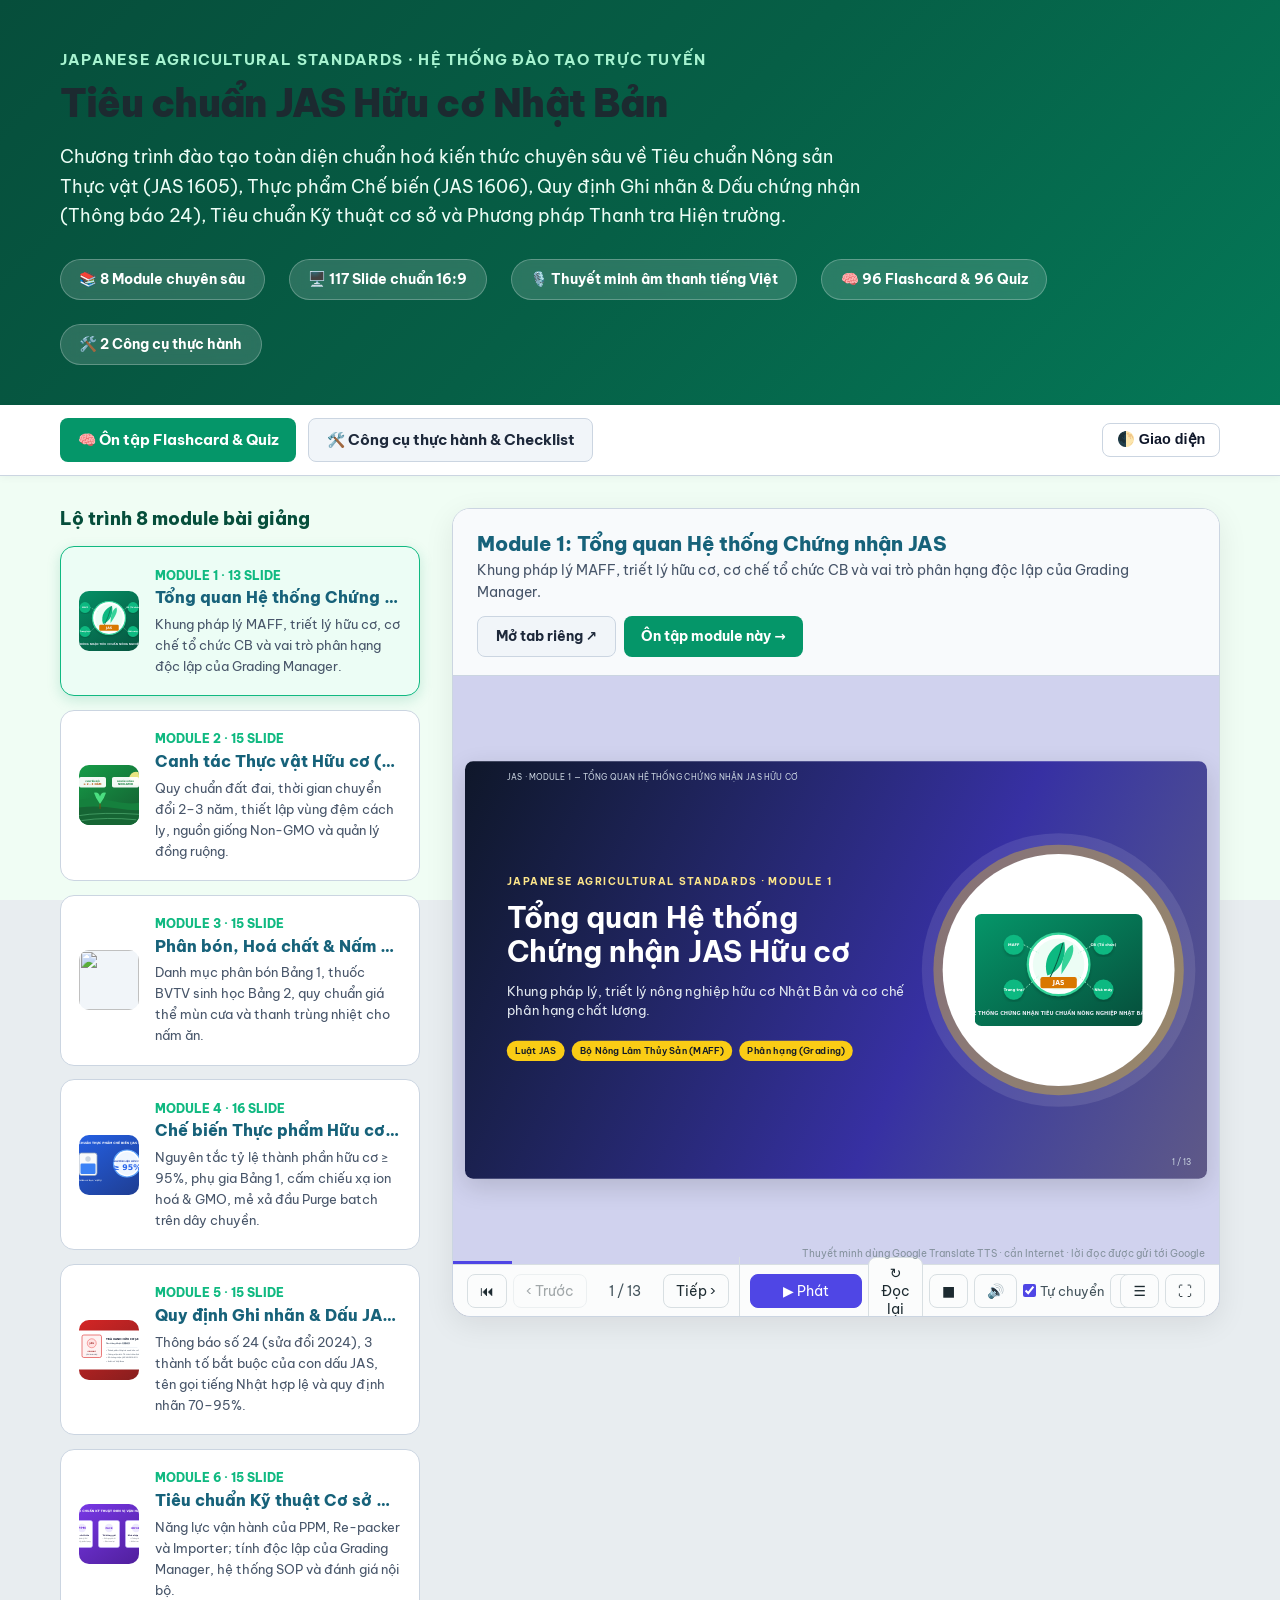
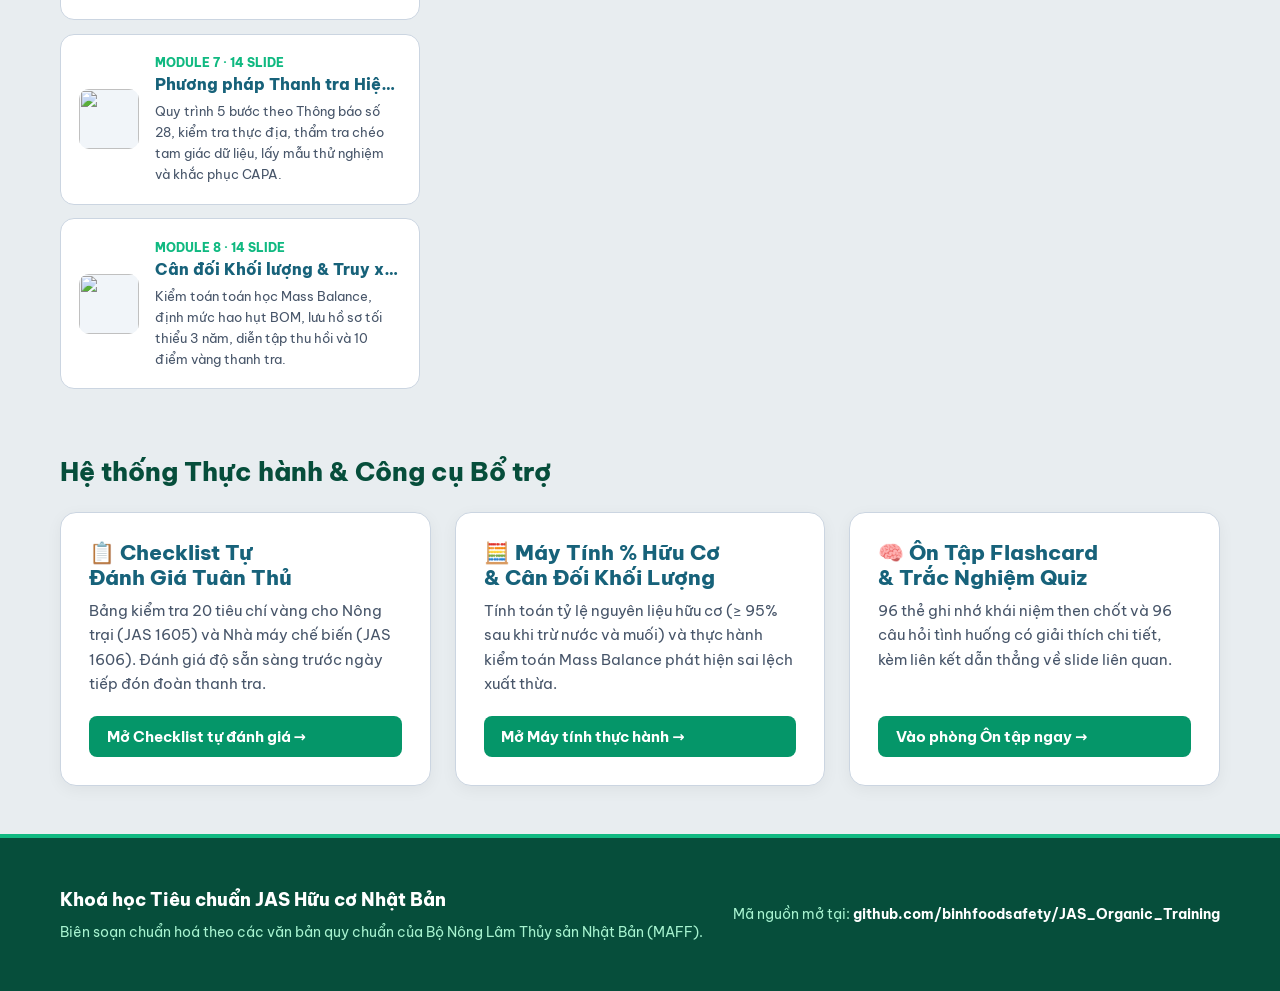
==== index.html @ 2196215a "Khởi tạo khoá học Tiêu chuẩn JAS Hữu cơ Nhật Bản (8 module, flashcard, quiz, checklist & máy tính)" ====
<!doctype html>
<html lang="vi">
<head>
<meta charset="utf-8">
<meta name="viewport" content="width=device-width, initial-scale=1">
<title>Tiêu chuẩn JAS Hữu cơ Nhật Bản</title>
<meta name="description" content="Khoá học Tiêu chuẩn Nông nghiệp Hữu cơ Nhật Bản (JAS) tiếng Việt: 8 module slide, thuyết minh âm thanh, flashcard, quiz và checklist tuân thủ.">
<link rel="icon" type="image/png" sizes="32x32" href="icons/favicon-32.png">
<link rel="icon" type="image/png" sizes="48x48" href="icons/favicon-48.png">
<link rel="apple-touch-icon" href="icons/apple-touch-icon.png">
<link rel="manifest" href="manifest.webmanifest">
<meta name="theme-color" content="#064e3b">
<meta name="mobile-web-app-capable" content="yes">
<meta name="apple-mobile-web-app-capable" content="yes">
<meta name="apple-mobile-web-app-title" content="JAS Organic">
<meta name="apple-mobile-web-app-status-bar-style" content="default">
<meta property="og:title" content="Tiêu chuẩn JAS Hữu cơ Nhật Bản (JAS Organic Training)">
<meta property="og:description" content="Khoá học bài giảng web tiếng Việt: slide thuyết minh giọng đọc, flashcard, quiz và checklist tự đánh giá.">
<meta property="og:image" content="https://binhfoodsafety.github.io/JAS_Organic_Training/icons/icon-512.png">
<meta property="og:type" content="website">
<link rel="preconnect" href="https://fonts.googleapis.com">
<link rel="preconnect" href="https://fonts.gstatic.com" crossorigin>
<link href="https://fonts.googleapis.com/css2?family=Be+Vietnam+Pro:ital,wght@0,400;0,600;0,700;0,800;1,400&display=swap" rel="stylesheet">
<link rel="stylesheet" href="slides/deck.css">
<style>
  :root {
    --bg-page: #f0fdf4;
    --card-bg: #ffffff;
    --text-main: #0f172a;
    --text-muted: #475569;
    --border-color: #cbd5e1;
    --brand-main: #064e3b;
    --brand-accent: #10b981;
  }
  :root[data-theme="dark"] {
    --bg-page: #061e16;
    --card-bg: #0d2b22;
    --text-main: #f1f5f9;
    --text-muted: #94a3b8;
    --border-color: #1e3a30;
    --brand-main: #047857;
    --brand-accent: #34d399;
  }
  body.portal {
    background: var(--bg-page);
    color: var(--text-main);
    font-family: 'Be Vietnam Pro', system-ui, sans-serif;
    margin: 0;
    padding: 0;
    line-height: 1.6;
  }
  .portal-wrap {
    max-width: 1200px;
    margin: 0 auto;
    padding: 0 1.25rem;
  }
  .portal-hd {
    background: linear-gradient(135deg, #064e3b 0%, #065f46 50%, #047857 100%);
    color: #ffffff;
    padding: 3rem 0 2.5rem;
    position: relative;
    box-shadow: 0 4px 24px rgba(6, 78, 59, 0.25);
  }
  .portal-hd .eyebrow {
    font-size: 0.95rem;
    font-weight: 700;
    text-transform: uppercase;
    letter-spacing: 0.08em;
    color: #a7f3d0;
    margin-bottom: 0.5rem;
  }
  .portal-hd h1 {
    font-size: 2.4rem;
    font-weight: 900;
    margin: 0 0 1rem;
    letter-spacing: -0.02em;
  }
  .portal-hd .lead {
    font-size: 1.15rem;
    max-width: 820px;
    color: #ecfdf5;
    margin: 0 0 1.75rem;
  }
  .portal-stats {
    display: flex;
    gap: 1.5rem;
    flex-wrap: wrap;
  }
  .stat-pill {
    background: rgba(255, 255, 255, 0.15);
    backdrop-filter: blur(8px);
    border: 1px solid rgba(255, 255, 255, 0.25);
    padding: 0.5rem 1.15rem;
    border-radius: 999px;
    font-size: 0.9rem;
    font-weight: 700;
    color: #ffffff;
  }
  .portal-nav-bar {
    display: flex;
    justify-content: space-between;
    align-items: center;
    background: #ffffff;
    padding: 0.85rem 1.25rem;
    border-bottom: 1px solid var(--border-color);
    box-shadow: 0 2px 8px rgba(0, 0, 0, 0.04);
    position: sticky;
    top: 0;
    z-index: 50;
  }
  :root[data-theme="dark"] .portal-nav-bar {
    background: #0d2b22;
  }
  .quick-links {
    display: flex;
    gap: 0.75rem;
    flex-wrap: wrap;
  }
  .btn-link {
    display: inline-flex;
    align-items: center;
    gap: 0.4rem;
    padding: 0.55rem 1.1rem;
    border-radius: 8px;
    text-decoration: none;
    font-size: 0.92rem;
    font-weight: 700;
    transition: all 0.2s;
  }
  .btn-link.primary {
    background: #059669;
    color: #ffffff;
  }
  .btn-link.primary:hover {
    background: #047857;
  }
  .btn-link.secondary {
    background: #f1f5f9;
    color: #1e293b;
    border: 1px solid #cbd5e1;
  }
  :root[data-theme="dark"] .btn-link.secondary {
    background: #1e3a30;
    color: #e2e8f0;
    border-color: #2d5a4a;
  }
  .btn-link.secondary:hover {
    background: #e2e8f0;
  }
  .theme-btn {
    background: none;
    border: 1px solid var(--border-color);
    padding: 0.45rem 0.85rem;
    border-radius: 8px;
    font-size: 0.9rem;
    cursor: pointer;
    color: inherit;
    font-weight: 600;
  }

  /* Main Layout */
  .layout-grid {
    display: grid;
    grid-template-columns: 360px 1fr;
    gap: 2rem;
    margin: 2rem 0 4rem;
  }
  @media (max-width: 900px) {
    .layout-grid {
      grid-template-columns: 1fr;
    }
  }

  /* Module Selector Sidebar */
  .module-list {
    display: flex;
    flex-direction: column;
    gap: 0.85rem;
  }
  .mod-card {
    background: var(--card-bg);
    border: 1.5px solid var(--border-color);
    border-radius: 14px;
    padding: 1.15rem;
    cursor: pointer;
    transition: all 0.2s;
    display: flex;
    gap: 1rem;
    align-items: center;
    position: relative;
    overflow: hidden;
  }
  .mod-card:hover {
    transform: translateY(-2px);
    box-shadow: 0 6px 16px rgba(0, 0, 0, 0.08);
    border-color: var(--brand-accent);
  }
  .mod-card.active {
    border-color: var(--brand-accent);
    background: #ecfdf5;
    box-shadow: 0 4px 14px rgba(5, 150, 105, 0.18);
  }
  :root[data-theme="dark"] .mod-card.active {
    background: #064e3b;
  }
  .mod-thumb {
    width: 60px;
    height: 60px;
    border-radius: 10px;
    background: #f1f5f9;
    flex-shrink: 0;
    display: flex;
    align-items: center;
    justify-content: center;
    overflow: hidden;
  }
  .mod-thumb img {
    width: 100%;
    height: 100%;
    object-fit: cover;
  }
  .mod-info {
    flex: 1;
    min-width: 0;
  }
  .mod-info .idx {
    font-size: 0.75rem;
    font-weight: 800;
    text-transform: uppercase;
    color: var(--brand-accent);
  }
  .mod-info h3 {
    margin: 0.15rem 0 0.35rem;
    font-size: 0.98rem;
    font-weight: 800;
    line-height: 1.35;
    white-space: nowrap;
    overflow: hidden;
    text-overflow: ellipsis;
  }
  .mod-info .meta-txt {
    font-size: 0.82rem;
    color: var(--text-muted);
  }

  /* Player Area */
  .player-box {
    background: var(--card-bg);
    border: 1.5px solid var(--border-color);
    border-radius: 18px;
    overflow: hidden;
    box-shadow: 0 8px 30px rgba(0, 0, 0, 0.08);
    display: flex;
    flex-direction: column;
  }
  .player-hd {
    padding: 1.15rem 1.5rem;
    background: #f8fafc;
    border-bottom: 1px solid var(--border-color);
    display: flex;
    justify-content: space-between;
    align-items: center;
    flex-wrap: wrap;
    gap: 0.75rem;
  }
  :root[data-theme="dark"] .player-hd {
    background: #0f172a;
  }
  .player-title h2 {
    margin: 0;
    font-size: 1.25rem;
    font-weight: 800;
  }
  .player-title p {
    margin: 0.2rem 0 0;
    font-size: 0.88rem;
    color: var(--text-muted);
  }
  .player-actions {
    display: flex;
    gap: 0.5rem;
  }
  .player-iframe-wrap {
    width: 100%;
    height: 640px;
    background: #000000;
    position: relative;
  }
  @media (max-width: 768px) {
    .player-iframe-wrap {
      height: 480px;
    }
  }
  .player-iframe-wrap iframe {
    width: 100%;
    height: 100%;
    border: none;
  }

  /* Practical Cards Section */
  .extra-section {
    margin: 3rem 0;
  }
  .extra-section h2 {
    font-size: 1.6rem;
    font-weight: 800;
    margin-bottom: 1.5rem;
    color: var(--brand-main);
  }
  :root[data-theme="dark"] .extra-section h2 {
    color: var(--brand-accent);
  }
  .extra-grid {
    display: grid;
    grid-template-columns: repeat(auto-fit, minmax(320px, 1fr));
    gap: 1.5rem;
  }
  .extra-card {
    background: var(--card-bg);
    border: 1.5px solid var(--border-color);
    border-radius: 16px;
    padding: 1.75rem;
    box-shadow: 0 4px 16px rgba(0, 0, 0, 0.05);
    display: flex;
    flex-direction: column;
    justify-content: space-between;
    transition: transform 0.2s;
  }
  .extra-card:hover {
    transform: translateY(-3px);
  }
  .extra-card h3 {
    margin: 0 0 0.5rem;
    font-size: 1.3rem;
    font-weight: 800;
  }
  .extra-card p {
    margin: 0 0 1.25rem;
    color: var(--text-muted);
    font-size: 0.95rem;
  }

  /* Footer */
  .portal-ft {
    background: #064e3b;
    color: #a7f3d0;
    padding: 3rem 0;
    border-top: 4px solid var(--brand-accent);
    font-size: 0.92rem;
  }
  .portal-ft a {
    color: #ffffff;
    font-weight: 700;
    text-decoration: none;
  }
  .portal-ft a:hover {
    text-decoration: underline;
  }
</style>
</head>
<body class="portal">

<header class="portal-hd">
  <div class="portal-wrap">
    <div class="eyebrow">Japanese Agricultural Standards · Hệ Thống Đào Tạo Trực Tuyến</div>
    <h1>Tiêu chuẩn JAS Hữu cơ Nhật Bản</h1>
    <p class="lead">Chương trình đào tạo toàn diện chuẩn hoá kiến thức chuyên sâu về Tiêu chuẩn Nông sản Thực vật (JAS 1605), Thực phẩm Chế biến (JAS 1606), Quy định Ghi nhãn & Dấu chứng nhận (Thông báo 24), Tiêu chuẩn Kỹ thuật cơ sở và Phương pháp Thanh tra Hiện trường.</p>
    <div class="portal-stats">
      <span class="stat-pill">📚 8 Module chuyên sâu</span>
      <span class="stat-pill">🖥️ 117 Slide chuẩn 16:9</span>
      <span class="stat-pill">🎙️ Thuyết minh âm thanh tiếng Việt</span>
      <span class="stat-pill">🧠 96 Flashcard & 96 Quiz</span>
      <span class="stat-pill">🛠️ 2 Công cụ thực hành</span>
    </div>
  </div>
</header>

<div class="portal-nav-bar">
  <div class="portal-wrap" style="display:flex; justify-content:space-between; align-items:center; width:100%;">
    <div class="quick-links">
      <a href="on-tap.html" class="btn-link primary">🧠 Ôn tập Flashcard & Quiz</a>
      <a href="cong-cu.html" class="btn-link secondary">🛠️ Công cụ thực hành & Checklist</a>
    </div>
    <div>
      <button type="button" class="theme-btn" id="btn-theme" title="Đổi giao diện sáng/tối">🌓 Giao diện</button>
    </div>
  </div>
</div>

<main class="portal-wrap">
  <div class="layout-grid">
    <!-- Sidebar: Danh sách 8 module -->
    <aside class="sidebar">
      <h3 style="font-size:1.15rem; font-weight:800; margin:0 0 1rem; color:var(--brand-main);">Lộ trình 8 module bài giảng</h3>
      <div class="module-list" id="mod-container">
        <!-- Rendered dynamically via js -->
      </div>
    </aside>

    <!-- Main Player Area: Trình phát slide iframe -->
    <section class="player-area">
      <div class="player-box">
        <div class="player-hd">
          <div class="player-title">
            <h2 id="cur-mod-title">Module 1: Tổng quan Hệ thống Chứng nhận JAS Hữu cơ</h2>
            <p id="cur-mod-desc">Khung pháp lý MAFF, triết lý hữu cơ và cơ chế phân hạng chất lượng.</p>
          </div>
          <div class="player-actions">
            <a href="#" id="link-direct" target="_blank" class="btn-link secondary" style="font-size:0.85rem;" title="Mở toàn màn hình trong tab mới">Mở tab riêng ↗</a>
            <a href="on-tap.html" id="link-mod-study" class="btn-link primary" style="font-size:0.85rem;" title="Ôn tập câu hỏi của module này">Ôn tập module này →</a>
          </div>
        </div>
        <div class="player-iframe-wrap">
          <iframe id="slide-frame" src="slides/01-tong-quan.html" allowfullscreen title="Trình chiếu bài giảng JAS"></iframe>
        </div>
      </div>
    </section>
  </div>

  <!-- Phần Thực hành và Công cụ Hỗ trợ -->
  <section class="extra-section">
    <h2>Hệ thống Thực hành & Công cụ Bổ trợ</h2>
    <div class="extra-grid">
      <div class="extra-card">
        <div>
          <h3>📋 Checklist Tự Đánh Giá Tuân Thủ</h3>
          <p>Bảng kiểm tra 20 tiêu chí vàng cho Nông trại (JAS 1605) và Nhà máy chế biến (JAS 1606). Đánh giá độ sẵn sàng trước ngày tiếp đón đoàn thanh tra.</p>
        </div>
        <a href="cong-cu.html" class="btn-link primary">Mở Checklist tự đánh giá →</a>
      </div>
      <div class="extra-card">
        <div>
          <h3>🧮 Máy Tính % Hữu Cơ & Cân Đối Khối Lượng</h3>
          <p>Tính toán tỷ lệ nguyên liệu hữu cơ (≥ 95% sau khi trừ nước và muối) và thực hành kiểm toán Mass Balance phát hiện sai lệch xuất thừa.</p>
        </div>
        <a href="cong-cu.html" class="btn-link primary">Mở Máy tính thực hành →</a>
      </div>
      <div class="extra-card">
        <div>
          <h3>🧠 Ôn Tập Flashcard & Trắc Nghiệm Quiz</h3>
          <p>96 thẻ ghi nhớ khái niệm then chốt và 96 câu hỏi tình huống có giải thích chi tiết, kèm liên kết dẫn thẳng về slide liên quan.</p>
        </div>
        <a href="on-tap.html" class="btn-link primary">Vào phòng Ôn tập ngay →</a>
      </div>
    </div>
  </section>
</main>

<footer class="portal-ft">
  <div class="portal-wrap">
    <div style="display:flex; justify-content:space-between; align-items:center; flex-wrap:wrap; gap:1.5rem;">
      <div>
        <p style="margin:0 0 0.4rem; font-weight:800; font-size:1.1rem; color:#ffffff;">Khoá học Tiêu chuẩn JAS Hữu cơ Nhật Bản</p>
        <p style="margin:0; font-size:0.88rem;">Biên soạn chuẩn hoá theo các văn bản quy chuẩn của Bộ Nông Lâm Thủy sản Nhật Bản (MAFF).</p>
      </div>
      <div>
        <p style="margin:0; font-size:0.85rem;">Mã nguồn mở tại: <a href="https://github.com/binhfoodsafety/JAS_Organic_Training" target="_blank">github.com/binhfoodsafety/JAS_Organic_Training</a></p>
      </div>
    </div>
  </div>
</footer>

<script>
  var MODULES = [
    { file: 'slides/01-tong-quan.html', title: 'Module 1: Tổng quan Hệ thống Chứng nhận JAS', desc: 'Khung pháp lý MAFF, triết lý hữu cơ, cơ chế tổ chức CB và vai trò phân hạng độc lập của Grading Manager.', slides: 13, color: '#059669', art: 'slides/art/01-tong-quan.svg' },
    { file: 'slides/02-canh-tac.html', title: 'Module 2: Canh tác Thực vật Hữu cơ (JAS 1605)', desc: 'Quy chuẩn đất đai, thời gian chuyển đổi 2–3 năm, thiết lập vùng đệm cách ly, nguồn giống Non-GMO và quản lý đồng ruộng.', slides: 15, color: '#15803d', art: 'slides/art/02-canh-tac.svg' },
    { file: 'slides/03-vat-tu-nam.html', title: 'Module 3: Phân bón, Hoá chất & Nấm Hữu cơ', desc: 'Danh mục phân bón Bảng 1, thuốc BVTV sinh học Bảng 2, quy chuẩn giá thể mùn cưa và thanh trùng nhiệt cho nấm ăn.', slides: 15, color: '#d97706', art: 'slides/art/03-vat-tu-nam.svg' },
    { file: 'slides/04-che-bien.html', title: 'Module 4: Chế biến Thực phẩm Hữu cơ (JAS 1606)', desc: 'Nguyên tắc tỷ lệ thành phần hữu cơ ≥ 95%, phụ gia Bảng 1, cấm chiếu xạ ion hoá & GMO, mẻ xả đầu Purge batch trên dây chuyền.', slides: 16, color: '#2563eb', art: 'slides/art/04-che-bien.svg' },
    { file: 'slides/05-ghi-nhan.html', title: 'Module 5: Quy định Ghi nhãn & Dấu JAS Hữu cơ', desc: 'Thông báo số 24 (sửa đổi 2024), 3 thành tố bắt buộc của con dấu JAS, tên gọi tiếng Nhật hợp lệ và quy định nhãn 70–95%.', slides: 15, color: '#dc2626', art: 'slides/art/05-ghi-nhan.svg' },
    { file: 'slides/06-tieu-chuan-ky-thuat.html', title: 'Module 6: Tiêu chuẩn Kỹ thuật Cơ sở Vận hành', desc: 'Năng lực vận hành của PPM, Re-packer và Importer; tính độc lập của Grading Manager, hệ thống SOP và đánh giá nội bộ.', slides: 15, color: '#7c3aed', art: 'slides/art/06-tieu-chuan-ky-thuat.svg' },
    { file: 'slides/07-thanh-tra.html', title: 'Module 7: Phương pháp Thanh tra Hiện trường', desc: 'Quy trình 5 bước theo Thông báo số 28, kiểm tra thực địa, thẩm tra chéo tam giác dữ liệu, lấy mẫu thử nghiệm và khắc phục CAPA.', slides: 14, color: '#0891b2', art: 'slides/art/07-thanh-tra.svg' },
    { file: 'slides/08-can-doi-khoi-luong.html', title: 'Module 8: Cân đối Khối lượng & Truy xuất Nguồn gốc', desc: 'Kiểm toán toán học Mass Balance, định mức hao hụt BOM, lưu hồ sơ tối thiểu 3 năm, diễn tập thu hồi và 10 điểm vàng thanh tra.', slides: 14, color: '#ea580c', art: 'slides/art/08-can-doi-khoi-luong.svg' }
  ];

  var container = document.getElementById('mod-container');
  var frame = document.getElementById('slide-frame');
  var curTitle = document.getElementById('cur-mod-title');
  var curDesc = document.getElementById('cur-mod-desc');
  var linkDirect = document.getElementById('link-direct');
  var linkStudy = document.getElementById('link-mod-study');

  var currentIdx = 0;
  try {
    var saved = localStorage.getItem('jas_module');
    if (saved !== null) currentIdx = parseInt(saved, 10) || 0;
  } catch (e) {}
  if (currentIdx < 0 || currentIdx >= MODULES.length) currentIdx = 0;

  function renderModules() {
    var html = '';
    MODULES.forEach(function (m, i) {
      var activeCls = (i === currentIdx) ? ' active' : '';
      html += '<div class="mod-card' + activeCls + '" data-idx="' + i + '">';
      html += '  <div class="mod-thumb"><img src="' + m.art + '" alt=""></div>';
      html += '  <div class="mod-info">';
      html += '    <div class="idx">Module ' + (i + 1) + ' · ' + m.slides + ' slide</div>';
      html += '    <h3>' + m.title.replace(/^Module \d+:\s*/, '') + '</h3>';
      html += '    <div class="meta-txt">' + m.desc + '</div>';
      html += '  </div>';
      html += '</div>';
    });
    container.innerHTML = html;

    var cards = container.querySelectorAll('.mod-card');
    cards.forEach(function (card) {
      card.addEventListener('click', function () {
        var idx = parseInt(card.getAttribute('data-idx'), 10);
        selectModule(idx);
      });
    });
  }

  function selectModule(idx) {
    currentIdx = idx;
    try { localStorage.setItem('jas_module', idx); } catch (e) {}

    var m = MODULES[idx];
    curTitle.textContent = m.title;
    curDesc.textContent = m.desc;
    linkDirect.href = m.file;
    linkStudy.href = 'on-tap.html#m' + (idx + 1);

    var theme = document.documentElement.getAttribute('data-theme') || 'light';
    frame.src = m.file + '?theme=' + theme;

    renderModules();
  }

  renderModules();
  selectModule(currentIdx);

  // Theme toggle
  var btnTheme = document.getElementById('btn-theme');
  function initTheme() {
    var t = 'light';
    try { t = localStorage.getItem('jas_theme') || (window.matchMedia('(prefers-color-scheme: dark)').matches ? 'dark' : 'light'); } catch (e) {}
    document.documentElement.setAttribute('data-theme', t);
  }
  initTheme();

  btnTheme.addEventListener('click', function () {
    var cur = document.documentElement.getAttribute('data-theme');
    var next = (cur === 'dark') ? 'light' : 'dark';
    document.documentElement.setAttribute('data-theme', next);
    try { localStorage.setItem('jas_theme', next); } catch (e) {}
    selectModule(currentIdx);
  });
</script>
<script src="pwa.js"></script>
</body>
</html>
---- slides/deck.css ----
/* Training Doc — slide deck dùng chung cho các module JAS Organic */
:root {
  --bg: #e8edf0;
  --paper: #fbfcfc;
  --ink: #1c2a30;
  --ink-2: #43535b;
  --muted: #72828a;
  --line: #d8dfe2;
  --brand: #17627a;
  --brand-2: #2a8aa6;
  --brand-soft: #e1eff3;
  --warn: #b5651d;
  --warn-soft: #fbeee0;
  --bad: #b3362b;
  --bad-soft: #f9e4e1;
  --ok: #2e7d32;
  --fs: 1;
  --font: "Be Vietnam Pro", "Segoe UI", system-ui, -apple-system, sans-serif;
}
@media (prefers-color-scheme: dark) {
  :root:not([data-theme="light"]) {
    --bg: #101518; --paper: #182024; --ink: #e4ebee; --ink-2: #b8c4ca; --muted: #8a979e;
    --line: #2c373c; --brand: #62bfd8; --brand-2: #8ad3e6; --brand-soft: #1b3038;
    --warn: #e0a060; --warn-soft: #3a2c1c; --bad: #ef7d72; --bad-soft: #3a2220; --ok: #7bc47f;
  }
}
:root[data-theme="dark"] {
  --bg: #101518; --paper: #182024; --ink: #e4ebee; --ink-2: #b8c4ca; --muted: #8a979e;
  --line: #2c373c; --brand: #62bfd8; --brand-2: #8ad3e6; --brand-soft: #1b3038;
  --warn: #e0a060; --warn-soft: #3a2c1c; --bad: #ef7d72; --bad-soft: #3a2220; --ok: #7bc47f;
}

* { box-sizing: border-box; }
html, body { margin: 0; height: 100%; background: var(--bg); color: var(--ink); font-family: var(--font); }
body { overflow: hidden; }

/* ── Stage: canvas 1280×720 được scale cho vừa khung ── */
.stage { position: fixed; inset: 0 0 52px 0; overflow: hidden; }
.deck { width: 1280px; height: 720px; position: absolute; left: 50%; top: 50%; transform: translate(-50%, -50%); transform-origin: center center; }
.slide {
  position: absolute; inset: 0; display: none; flex-direction: column;
  background: var(--paper); border-radius: 14px; padding: 48px 72px 56px;
  box-shadow: 0 10px 40px rgba(0,0,0,.08); overflow: hidden;
  font-size: calc(25px * var(--fs)); line-height: 1.45;
}
.slide.active { display: flex; }
.slide .say { display: none; }
.slide::before {
  content: attr(data-module); position: absolute; top: 18px; left: 72px;
  font-size: 13px; letter-spacing: .08em; text-transform: uppercase; color: var(--muted);
}
.slide::after {
  content: ""; position: absolute; left: 0; top: 0; bottom: 0; width: 8px; background: var(--brand);
  border-radius: 14px 0 0 14px;
}
.slide .num { position: absolute; right: 28px; bottom: 18px; font-size: 13px; color: var(--muted); font-variant-numeric: tabular-nums; }

h1, h2, h3 { margin: 0; color: var(--ink); line-height: 1.2; text-wrap: balance; }
h2 { font-size: calc(40px * var(--fs)); margin-bottom: calc(22px * var(--fs)); padding-top: 4px; }
h3 { font-size: calc(26px * var(--fs)); margin-bottom: 8px; color: var(--brand); }
p { margin: 0 0 .6em; }
i, .en { color: var(--ink-2); font-style: italic; }
b, strong { color: var(--ink); }
.muted { color: var(--muted); }
.small { font-size: .82em; }

ul, ol { margin: 0; padding-left: 1.2em; }
li { margin: .28em 0; }
li::marker { color: var(--brand); }
ul ul { margin-top: .2em; font-size: .9em; }

.body { flex: 1; min-height: 0; display: flex; flex-direction: column; gap: calc(18px * var(--fs)); }
.cols { display: grid; grid-template-columns: 1fr 1fr; gap: 36px; align-items: start; }
.cols.c3 { grid-template-columns: repeat(3, 1fr); gap: 24px; }
.cols.w6040 { grid-template-columns: 1.5fr 1fr; }

/* ── Title slide ── */
.slide.title { justify-content: center; padding-left: 96px; background:
  linear-gradient(135deg, var(--brand-soft) 0%, var(--paper) 55%); }
.slide.title .eyebrow { font-size: 18px; letter-spacing: .12em; text-transform: uppercase; color: var(--brand); font-weight: 700; margin-bottom: 18px; }
.slide.title h1 { font-size: 60px; max-width: 980px; margin-bottom: 20px; }
.slide.title .sub { font-size: 26px; color: var(--ink-2); max-width: 900px; }
.slide.title .meta { margin-top: 36px; display: flex; gap: 12px; flex-wrap: wrap; }
.chip { display: inline-block; padding: 6px 14px; border-radius: 999px; background: var(--brand-soft); color: var(--brand); font-size: 16px; font-weight: 600; }

/* ── Cards ── */
.cards { display: grid; grid-template-columns: repeat(var(--n, 3), 1fr); gap: 16px; }
.card { background: var(--brand-soft); border-radius: 12px; padding: 16px 20px; }
.card h3 { font-size: 1em; margin-bottom: 4px; }
.card p { margin: 0; font-size: .86em; color: var(--ink-2); }
.card .big { font-size: 1.9em; font-weight: 800; color: var(--brand); line-height: 1.1; }
.card.warn { background: var(--warn-soft); } .card.warn h3, .card.warn .big { color: var(--warn); }
.card.bad { background: var(--bad-soft); } .card.bad h3, .card.bad .big { color: var(--bad); }
.card.plain { background: transparent; border: 1.5px solid var(--line); }

/* ── Callout ── */
.callout { border-left: 6px solid var(--brand); background: var(--brand-soft); padding: 16px 22px; border-radius: 0 12px 12px 0; font-size: 1.02em; }
.callout.warn { border-color: var(--warn); background: var(--warn-soft); }
.callout.bad { border-color: var(--bad); background: var(--bad-soft); }
.statement { flex: 1; display: grid; place-items: center; text-align: center; font-size: 2.1em; font-weight: 800; color: var(--brand); line-height: 1.25; }
.statement small { display: block; font-size: .42em; font-weight: 400; color: var(--ink-2); margin-top: 18px; }

/* ── Table ── */
table.tbl { border-collapse: collapse; width: 100%; font-size: .8em; }
.tbl th, .tbl td { border-bottom: 1px solid var(--line); padding: 8px 12px; text-align: left; vertical-align: top; }
.tbl th { background: var(--brand-soft); color: var(--brand); font-weight: 700; }
.tbl td.c, .tbl th.c { text-align: center; }
.tbl tr:last-child td { border-bottom: none; }

/* ── Flow / steps ── */
.flow { display: grid; grid-template-columns: repeat(var(--n, 4), 1fr); gap: 12px; counter-reset: step; }
.flow > div { position: relative; background: var(--brand-soft); border-radius: 12px; padding: 14px 16px 14px; font-size: .82em; }
.flow > div::before { counter-increment: step; content: counter(step); display: grid; place-items: center; width: 34px; height: 34px; border-radius: 50%; background: var(--brand); color: #fff; font-weight: 800; margin-bottom: 8px; }
.flow > div b { display: block; color: var(--brand); margin-bottom: 4px; }

/* ── Formula ── */
.formula { display: flex; align-items: center; justify-content: center; gap: 18px; flex-wrap: wrap; font-size: 1.15em; font-weight: 700; padding: 18px; border: 2px dashed var(--brand); border-radius: 14px; }
.formula span { background: var(--brand-soft); padding: 8px 16px; border-radius: 10px; }
.formula em { font-style: normal; color: var(--muted); }

/* ── Biểu đồ SVG ── */
.chart { display: block; width: 100%; height: auto; max-height: 400px; font-family: var(--font); }
.slide code { font-family: Consolas, "Cascadia Mono", monospace; font-size: .86em; background: var(--brand-soft); padding: 1px 6px; border-radius: 6px; }
.slide sub { font-size: .68em; line-height: 0; }
.formula span { white-space: nowrap; }
.flow[style*="--n:5"] > div { padding: 12px; }

/* ── Navigation bar ── */
.nav { position: fixed; left: 0; right: 0; bottom: 0; height: 52px; display: flex; align-items: center; gap: 10px; padding: 0 14px; background: var(--paper); border-top: 1px solid var(--line); font-size: 14px; color: var(--ink-2); }
.nav button { font: inherit; border: 1px solid var(--line); background: var(--paper); color: var(--ink); border-radius: 8px; padding: 6px 12px; cursor: pointer; min-height: 34px; }
.nav button:hover { border-color: var(--brand); color: var(--brand); }
.nav button:disabled { opacity: .4; cursor: default; }
.nav .count { min-width: 64px; text-align: center; font-variant-numeric: tabular-nums; }
.nav .grp { display: flex; align-items: center; gap: 6px; }
.nav .grp.audio { flex: 1; min-width: 0; padding-left: 10px; border-left: 1px solid var(--line); }
.nav .grp.end { margin-left: auto; }
.nav button.primary { background: var(--brand); border-color: var(--brand); color: #fff; min-width: 112px; }
.nav button.primary:hover { color: #fff; filter: brightness(1.08); }
.nav button[aria-pressed="true"] { background: var(--brand-soft); border-color: var(--brand); }
.nav label { display: flex; align-items: center; gap: 4px; white-space: nowrap; font-size: 13px; }
.nav select { font: inherit; font-size: 13px; padding: 4px 6px; border: 1px solid var(--line); border-radius: 8px; background: var(--paper); color: var(--ink); }
.nav input[type="checkbox"] { accent-color: var(--brand); margin: 0; }
.nav .status { flex: 1; min-width: 0; overflow: hidden; text-overflow: ellipsis; white-space: nowrap; font-size: 12px; color: var(--muted); }
.nav .tts-track { position: absolute; left: 0; right: 0; top: -1px; height: 2px; background: transparent; }
.nav .tts-track i { display: block; height: 100%; width: 0; background: var(--warn); transition: width .3s; }
.progress { position: fixed; left: 0; bottom: 52px; height: 3px; background: var(--brand); transition: width .2s; }
.say-box { position: absolute; left: 50%; bottom: 12px; transform: translateX(-50%); width: min(920px, calc(100% - 24px)); max-height: 34%; overflow: auto; background: var(--paper); color: var(--ink-2); border: 1px solid var(--line); border-left: 4px solid var(--warn); border-radius: 10px; padding: 12px 16px; font-size: 14px; line-height: 1.55; box-shadow: 0 8px 30px rgba(0,0,0,.12); z-index: 3; }
.tts-note { position: fixed; right: 14px; bottom: 56px; font-size: 10px; color: var(--muted); opacity: .8; pointer-events: none; }
#exitRead { position: fixed; right: 14px; bottom: 14px; z-index: 5; padding: 8px 14px; border-radius: 8px; border: 1px solid var(--line); background: var(--paper); color: var(--ink); font: inherit; cursor: pointer; }
@media (max-width: 1000px) { .nav label:first-of-type { display: none; } .nav .status { display: none; } }
@media (max-width: 760px) { .nav [data-tts="replay"], .nav [data-go="first"], .nav [data-tts="text"] { display: none; } .nav label { display: none; } }

/* ── Reading mode (màn hình hẹp): xếp slide thành trang cuộn ── */
body.reading { overflow: auto; }
body.reading .stage { position: static; display: block; padding: 12px; overflow: visible; }
body.reading .deck { position: static; width: auto; height: auto; transform: none !important; }
body.reading .slide { position: relative; display: flex; margin-bottom: 14px; padding: 40px 20px 32px 26px; font-size: 16px; border-radius: 12px; }
body.reading .slide::before { left: 26px; top: 14px; font-size: 11px; }
body.reading h2 { font-size: 22px; }
body.reading .slide.title h1 { font-size: 28px; }
body.reading .slide.title .sub { font-size: 17px; }
body.reading .cols, body.reading .cols.c3, body.reading .cols.w6040 { grid-template-columns: 1fr; gap: 14px; }
body.reading .cards { grid-template-columns: 1fr 1fr; }
body.reading .flow { grid-template-columns: 1fr 1fr; }
body.reading .statement { font-size: 22px; padding: 16px 0; }
body.reading .progress, body.reading .say-box { display: none; }
body.reading table.tbl { font-size: 13px; display: block; overflow-x: auto; }

@media print {
  body { overflow: visible; background: #fff; }
  .nav, .progress, .tts-note, .say-box, #exitRead { display: none !important; }
  .stage { position: static; display: block; }
  .deck { position: static; transform: none !important; height: auto; }
  .slide { position: relative; display: flex; page-break-after: always; box-shadow: none; margin: 0 auto 0; }
}

/* ── Màu theo module: mỗi module một màu chủ đạo, tương phản cao ── */
:root { --on-brand: #fff; --h1: #2563eb; --h2: #db2777; --h3: #0d9488; --h4: #d97706; --h5: #7c3aed; --h6: #16a34a; --warn: #c2410c; --bad: #be123c; }
body.m1 { --brand: #4f46e5; --hero: #3730a3; } body.m2 { --brand: #be123c; --hero: #9f1239; } body.m3 { --brand: #0f766e; --hero: #115e59; } body.m4 { --brand: #c2410c; --hero: #9a3412; }
body.m5 { --brand: #7c3aed; --hero: #5b21b6; } body.m6 { --brand: #0369a1; --hero: #075985; } body.m7 { --brand: #15803d; --hero: #166534; } body.m8 { --brand: #a21caf; --hero: #86198f; }
body { --brand-soft: color-mix(in srgb, var(--brand) 13%, var(--paper)); --bg: color-mix(in srgb, var(--brand) 16%, #e8edf0); }
:root[data-theme="dark"] { --on-brand: #0b1418; --h1: #93c5fd; --h2: #f9a8d4; --h3: #5eead4; --h4: #fcd34d; --h5: #c4b5fd; --h6: #86efac; --warn: #fdba74; --bad: #fda4af; }
:root[data-theme="dark"] body.m1 { --brand: #a5b4fc; } :root[data-theme="dark"] body.m2 { --brand: #fda4af; } :root[data-theme="dark"] body.m3 { --brand: #5eead4; } :root[data-theme="dark"] body.m4 { --brand: #fdba74; }
:root[data-theme="dark"] body.m5 { --brand: #c4b5fd; } :root[data-theme="dark"] body.m6 { --brand: #7dd3fc; } :root[data-theme="dark"] body.m7 { --brand: #86efac; } :root[data-theme="dark"] body.m8 { --brand: #f0abfc; }
:root[data-theme="dark"] body { --bg: #0d1316; }
@media (prefers-color-scheme: dark) {
  :root:not([data-theme="light"]) { --on-brand: #0b1418; --h1: #93c5fd; --h2: #f9a8d4; --h3: #5eead4; --h4: #fcd34d; --h5: #c4b5fd; --h6: #86efac; --warn: #fdba74; --bad: #fda4af; }
  :root:not([data-theme="light"]) body.m1 { --brand: #a5b4fc; } :root:not([data-theme="light"]) body.m2 { --brand: #fda4af; } :root:not([data-theme="light"]) body.m3 { --brand: #5eead4; } :root:not([data-theme="light"]) body.m4 { --brand: #fdba74; }
  :root:not([data-theme="light"]) body.m5 { --brand: #c4b5fd; } :root:not([data-theme="light"]) body.m6 { --brand: #7dd3fc; } :root:not([data-theme="light"]) body.m7 { --brand: #86efac; } :root:not([data-theme="light"]) body.m8 { --brand: #f0abfc; }
  :root:not([data-theme="light"]) body { --bg: #0d1316; }
}
.slide::after { display: none; }
.slide { box-shadow: 0 14px 44px rgba(0,0,0,.14); }
h2 { color: var(--brand); font-weight: 800; }
h3 { color: var(--brand); }

/* Bìa module: nền tối, chữ sáng, hình lớn */
.slide.title { background: linear-gradient(115deg, #0f172a 0%, var(--hero) 62%, color-mix(in srgb, var(--hero) 60%, #facc15) 130%); padding-right: 500px; padding-left: 72px; }
.slide.title::before { color: #cbd5e1; }
.slide.title .eyebrow { color: #fde68a; }
.slide.title h1, .slide.title h1 .en { color: #fff; }
.slide.title h1 { font-size: 50px; }
.slide.title h1 .en { color: #fde68a; }
.slide.title .sub { color: #e2e8f0; font-size: 23px; }
.slide.title .chip { background: #facc15; color: #0f172a; }
.slide.title .num { color: #cbd5e1; }
.hero-art { position: absolute; right: 56px; top: 50%; transform: translateY(-50%); width: 400px; height: 400px; border-radius: 50%; background: #fff; display: grid; place-items: center; box-shadow: 0 0 0 16px rgba(250,204,21,.35), 0 0 0 36px rgba(255,255,255,.1); }
.hero-art img { width: 290px; height: 290px; }

/* Hình minh hoạ */
.slide.has-art { --art: 104px; }
.slide.has-art h2 { padding-right: 130px; min-height: 76px; }
.corner-art { position: absolute; right: 40px; top: 28px; width: var(--art); height: var(--art); padding: 12px; border-radius: 50%; background: var(--brand-soft); box-shadow: 0 0 0 4px color-mix(in srgb, var(--brand) 35%, transparent); }
.body.side { flex-direction: row; align-items: center; gap: 36px; }
.side-text { flex: 1; min-width: 0; display: flex; flex-direction: column; gap: calc(16px * var(--fs)); }
.side-art { flex: 0 0 270px; height: 270px; border-radius: 50%; background: var(--brand-soft); display: grid; place-items: center; box-shadow: 0 0 0 8px color-mix(in srgb, var(--brand) 25%, transparent); }
.side-art img { width: 200px; height: 200px; }

/* Thẻ, bước: bảng màu xoay vòng */
.cards > :nth-child(6n+1), .flow > :nth-child(6n+1) { --a: var(--h1); } .cards > :nth-child(6n+2), .flow > :nth-child(6n+2) { --a: var(--h2); }
.cards > :nth-child(6n+3), .flow > :nth-child(6n+3) { --a: var(--h3); } .cards > :nth-child(6n+4), .flow > :nth-child(6n+4) { --a: var(--h4); }
.cards > :nth-child(6n+5), .flow > :nth-child(6n+5) { --a: var(--h5); } .cards > :nth-child(6n+6), .flow > :nth-child(6n+6) { --a: var(--h6); }
.card { --a: var(--brand); }
.card, .flow > div { background: color-mix(in srgb, var(--a) 14%, var(--paper)); border: 2px solid color-mix(in srgb, var(--a) 55%, var(--paper)); }
.card h3, .flow > div b { color: color-mix(in srgb, var(--a) 80%, var(--ink)); }
.cards > .card.warn, .card.warn { --a: var(--warn); } .cards > .card.bad, .card.bad { --a: var(--bad); }
.card.warn, .card.bad { background: color-mix(in srgb, var(--a) 14%, var(--paper)); }
.card.warn h3, .card.bad h3 { color: color-mix(in srgb, var(--a) 80%, var(--ink)); }
.flow > div::before { background: var(--a); color: var(--on-brand); }

/* Khối nhấn: nền đặc, chữ tương phản */
.callout, .callout.warn, .callout.bad { border-left: 0; border-radius: 12px; color: var(--on-brand); font-weight: 600; font-size: .95em; }
.callout { background: var(--brand); } .callout.warn { background: var(--warn); } .callout.bad { background: var(--bad); }
.callout b, .callout i, .callout .en { color: inherit; } .callout b { font-weight: 800; }
.callout code { background: rgba(255,255,255,.2); color: inherit; }
.statement span { display: block; }
.formula { border: 0; background: var(--brand-soft); } .formula span { background: var(--brand); color: var(--on-brand); }
.tbl th { background: var(--brand); color: var(--on-brand); }
.tbl tr:nth-child(odd) td { background: color-mix(in srgb, var(--brand) 6%, var(--paper)); }
li::marker { color: var(--brand); font-size: 1.1em; }
.nav button.primary, .nav button.primary:hover { color: var(--on-brand); }

body.reading .slide.title { padding: 40px 20px 32px 26px; }
body.reading .slide.title h1 { font-size: 26px; }
body.reading .slide.title .sub { font-size: 16px; }
body.reading .hero-art { position: static; transform: none; width: 150px; height: 150px; margin-bottom: 14px; box-shadow: 0 0 0 8px rgba(250,204,21,.35); }
body.reading .hero-art img { width: 110px; height: 110px; }
body.reading .corner-art { position: static; width: 72px; height: 72px; padding: 8px; margin-bottom: 8px; }
body.reading .slide.has-art h2 { padding-right: 0; min-height: 0; }
body.reading .body.side { flex-direction: column; align-items: stretch; }
body.reading .side-art { flex: 0 0 150px; width: 150px; height: 150px; margin: 8px auto 0; }
body.reading .side-art img { width: 110px; height: 110px; }
body.reading .chart { max-height: none; }

/* Thanh thuyết minh ở dạng cuộn: dòng trạng thái ở trên, nút ở dưới */
body.reading .nav { height: auto; padding: 22px 8px calc(8px + env(safe-area-inset-bottom)); gap: 6px; justify-content: center; }
body.reading .nav .grp.audio { flex: none; padding-left: 0; border-left: 0; }
body.reading .nav .grp.end, body.reading .nav .lbl { display: none; }
body.reading .nav label:first-of-type { display: flex; }
body.reading .nav label:last-of-type { display: none; }
body.reading .nav button { padding: 6px 10px; min-height: 40px; }
body.reading .nav button.primary { min-width: 104px; }
body.reading .nav .count { min-width: 50px; }
/* Từ 16px trở lên iOS mới không tự phóng to khi chọn */
body.reading .nav select { font-size: 16px; padding: 4px 2px; min-height: 40px; }
body.reading .nav .status { display: block; position: absolute; left: 10px; right: 10px; top: 4px; font-size: 11px; line-height: 1.4; text-align: center; }
body.reading .tts-note { position: static; opacity: 1; padding: 0 12px calc(92px + env(safe-area-inset-bottom)); text-align: center; }
body.reading.tts-on .slide.active { outline: 2px solid var(--warn); outline-offset: 2px; }
body.reading #exitRead { bottom: 84px; }
body.reading .nav [data-go="prev"], body.reading .nav [data-go="next"] { padding: 6px 14px; }
/* Điện thoại đã có phím âm lượng, nên nhường chỗ cho các nút khác */
@media (max-width: 430px) { body.reading .nav [data-tts="mute"] { display: none; } }
@media (max-width: 370px) { body.reading .nav [data-tts="stop"] { display: none; } }
@media (max-width: 340px) { body.reading .nav .count { min-width: 44px; } body.reading .nav button.primary { min-width: 92px; } }
@media print { .slide { box-shadow: none; } }
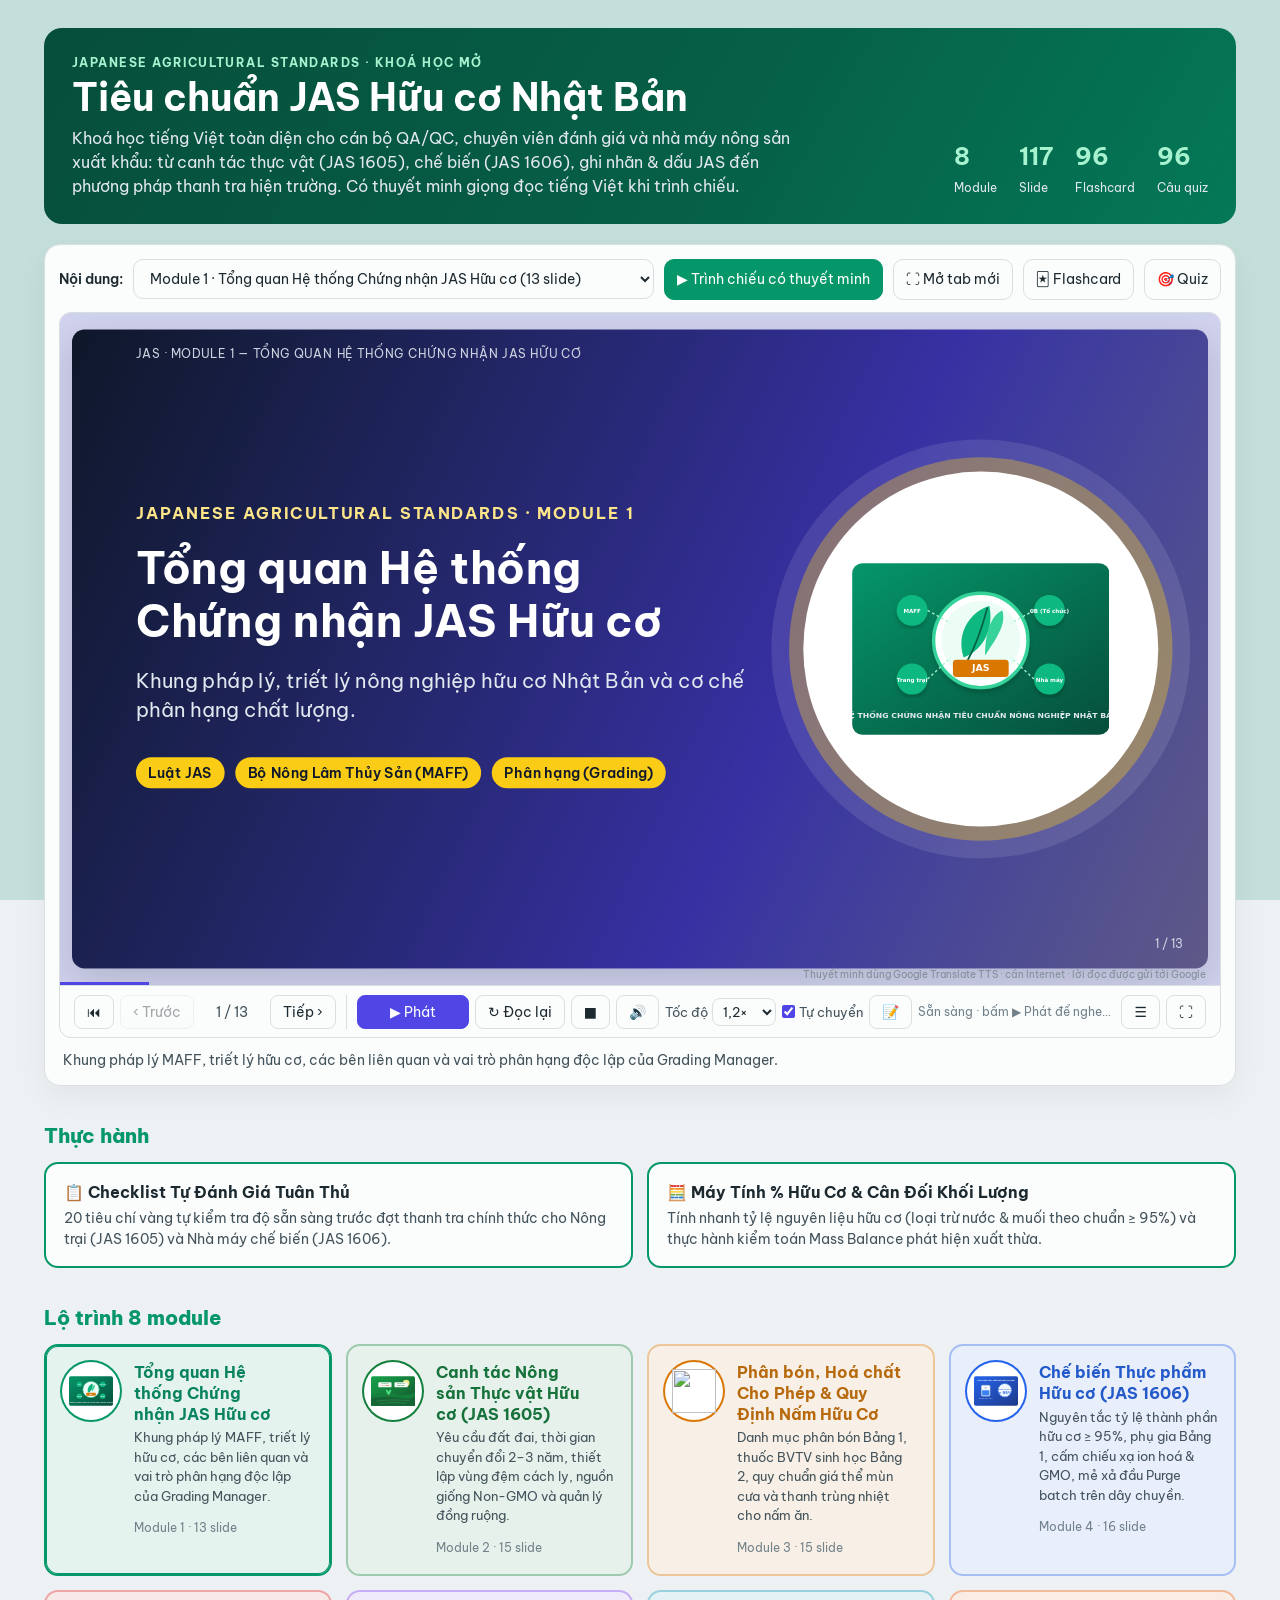
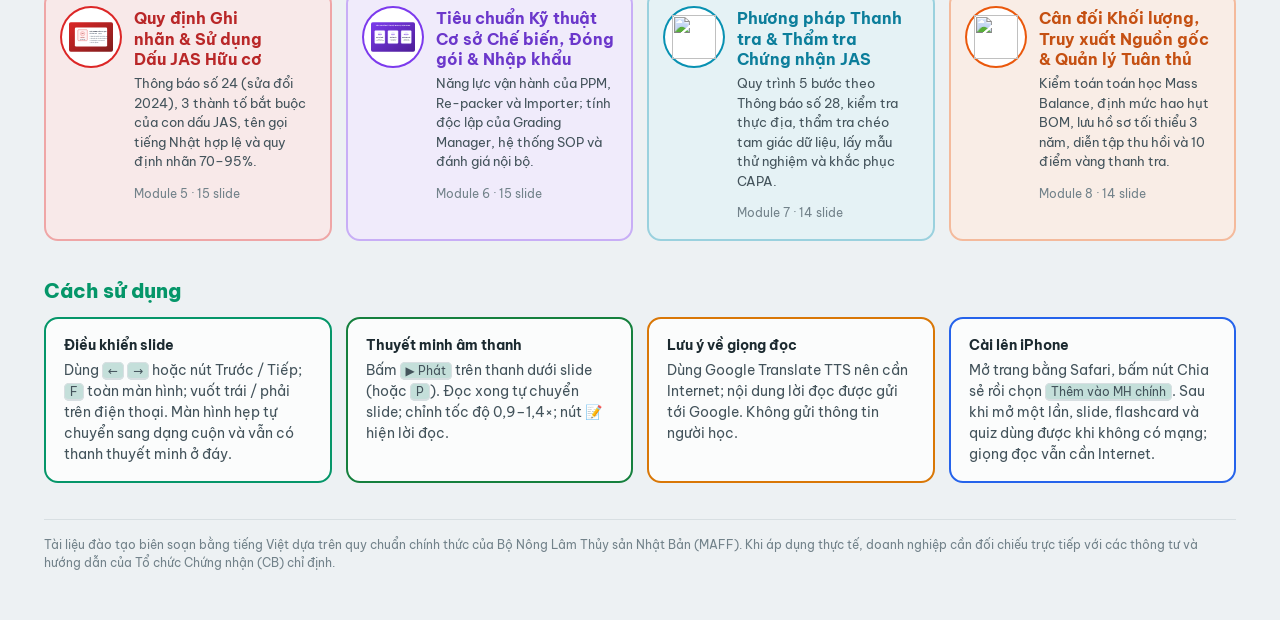
==== commit 8440b4ba: "Sửa lỗi cuộn chuột và chuyển đổi giao diện trang chủ về bố cục chuẩn 1 cột của mẫu Net Content; hỗ t" ====
--- a/index.html
+++ b/index.html
@@ -4,7 +4,7 @@
 <meta charset="utf-8">
 <meta name="viewport" content="width=device-width, initial-scale=1">
 <title>Tiêu chuẩn JAS Hữu cơ Nhật Bản</title>
-<meta name="description" content="Khoá học Tiêu chuẩn Nông nghiệp Hữu cơ Nhật Bản (JAS) tiếng Việt: 8 module slide, thuyết minh âm thanh, flashcard, quiz và checklist tuân thủ.">
+<meta name="description" content="Khoá học Tiêu chuẩn Nông nghiệp Hữu cơ Nhật Bản (JAS) tiếng Việt: 8 module, có thuyết minh âm thanh, flashcard, quiz và checklist tuân thủ.">
 <link rel="icon" type="image/png" sizes="32x32" href="icons/favicon-32.png">
 <link rel="icon" type="image/png" sizes="48x48" href="icons/favicon-48.png">
 <link rel="apple-touch-icon" href="icons/apple-touch-icon.png">
@@ -14,8 +14,8 @@
 <meta name="apple-mobile-web-app-capable" content="yes">
 <meta name="apple-mobile-web-app-title" content="JAS Organic">
 <meta name="apple-mobile-web-app-status-bar-style" content="default">
-<meta property="og:title" content="Tiêu chuẩn JAS Hữu cơ Nhật Bản (JAS Organic Training)">
-<meta property="og:description" content="Khoá học bài giảng web tiếng Việt: slide thuyết minh giọng đọc, flashcard, quiz và checklist tự đánh giá.">
+<meta property="og:title" content="Tiêu chuẩn JAS Hữu cơ Nhật Bản">
+<meta property="og:description" content="Khoá học tiếng Việt: slide thuyết minh, flashcard, quiz và công cụ checklist tuân thủ.">
 <meta property="og:image" content="https://binhfoodsafety.github.io/JAS_Organic_Training/icons/icon-512.png">
 <meta property="og:type" content="website">
 <link rel="preconnect" href="https://fonts.googleapis.com">
@@ -24,527 +24,199 @@
 <link rel="stylesheet" href="slides/deck.css">
 <style>
   :root {
-    --bg-page: #f0fdf4;
-    --card-bg: #ffffff;
-    --text-main: #0f172a;
-    --text-muted: #475569;
-    --border-color: #cbd5e1;
-    --brand-main: #064e3b;
-    --brand-accent: #10b981;
+    --bg: #edf1f3; --paper: #fbfcfc; --ink: #1c2a30; --ink-2: #43535b; --muted: #72828a; --line: #d8dfe2;
+    --brand: #059669; --brand-soft: #d1fae5; --warn: #b5651d;
+    --font: "Be Vietnam Pro", "Segoe UI", system-ui, sans-serif;
+  }
+  @media (prefers-color-scheme: dark) {
+    :root:not([data-theme="light"]) {
+      --bg: #0b1512; --paper: #12201b; --ink: #e4ebee; --ink-2: #b8c4ca; --muted: #8a979e; --line: #1c362d;
+      --brand: #34d399; --brand-soft: #13392c; --warn: #e0a060;
+    }
   }
   :root[data-theme="dark"] {
-    --bg-page: #061e16;
-    --card-bg: #0d2b22;
-    --text-main: #f1f5f9;
-    --text-muted: #94a3b8;
-    --border-color: #1e3a30;
-    --brand-main: #047857;
-    --brand-accent: #34d399;
-  }
-  body.portal {
-    background: var(--bg-page);
-    color: var(--text-main);
-    font-family: 'Be Vietnam Pro', system-ui, sans-serif;
-    margin: 0;
-    padding: 0;
-    line-height: 1.6;
-  }
-  .portal-wrap {
-    max-width: 1200px;
-    margin: 0 auto;
-    padding: 0 1.25rem;
-  }
-  .portal-hd {
-    background: linear-gradient(135deg, #064e3b 0%, #065f46 50%, #047857 100%);
-    color: #ffffff;
-    padding: 3rem 0 2.5rem;
-    position: relative;
-    box-shadow: 0 4px 24px rgba(6, 78, 59, 0.25);
-  }
-  .portal-hd .eyebrow {
-    font-size: 0.95rem;
-    font-weight: 700;
-    text-transform: uppercase;
-    letter-spacing: 0.08em;
-    color: #a7f3d0;
-    margin-bottom: 0.5rem;
-  }
-  .portal-hd h1 {
-    font-size: 2.4rem;
-    font-weight: 900;
-    margin: 0 0 1rem;
-    letter-spacing: -0.02em;
-  }
-  .portal-hd .lead {
-    font-size: 1.15rem;
-    max-width: 820px;
-    color: #ecfdf5;
-    margin: 0 0 1.75rem;
-  }
-  .portal-stats {
-    display: flex;
-    gap: 1.5rem;
-    flex-wrap: wrap;
-  }
-  .stat-pill {
-    background: rgba(255, 255, 255, 0.15);
-    backdrop-filter: blur(8px);
-    border: 1px solid rgba(255, 255, 255, 0.25);
-    padding: 0.5rem 1.15rem;
-    border-radius: 999px;
-    font-size: 0.9rem;
-    font-weight: 700;
-    color: #ffffff;
-  }
-  .portal-nav-bar {
-    display: flex;
-    justify-content: space-between;
-    align-items: center;
-    background: #ffffff;
-    padding: 0.85rem 1.25rem;
-    border-bottom: 1px solid var(--border-color);
-    box-shadow: 0 2px 8px rgba(0, 0, 0, 0.04);
-    position: sticky;
-    top: 0;
-    z-index: 50;
-  }
-  :root[data-theme="dark"] .portal-nav-bar {
-    background: #0d2b22;
-  }
-  .quick-links {
-    display: flex;
-    gap: 0.75rem;
-    flex-wrap: wrap;
-  }
-  .btn-link {
-    display: inline-flex;
-    align-items: center;
-    gap: 0.4rem;
-    padding: 0.55rem 1.1rem;
-    border-radius: 8px;
-    text-decoration: none;
-    font-size: 0.92rem;
-    font-weight: 700;
-    transition: all 0.2s;
-  }
-  .btn-link.primary {
-    background: #059669;
-    color: #ffffff;
-  }
-  .btn-link.primary:hover {
-    background: #047857;
-  }
-  .btn-link.secondary {
-    background: #f1f5f9;
-    color: #1e293b;
-    border: 1px solid #cbd5e1;
-  }
-  :root[data-theme="dark"] .btn-link.secondary {
-    background: #1e3a30;
-    color: #e2e8f0;
-    border-color: #2d5a4a;
-  }
-  .btn-link.secondary:hover {
-    background: #e2e8f0;
-  }
-  .theme-btn {
-    background: none;
-    border: 1px solid var(--border-color);
-    padding: 0.45rem 0.85rem;
-    border-radius: 8px;
-    font-size: 0.9rem;
-    cursor: pointer;
-    color: inherit;
-    font-weight: 600;
-  }
-
-  /* Main Layout */
-  .layout-grid {
-    display: grid;
-    grid-template-columns: 360px 1fr;
-    gap: 2rem;
-    margin: 2rem 0 4rem;
-  }
-  @media (max-width: 900px) {
-    .layout-grid {
-      grid-template-columns: 1fr;
-    }
-  }
-
-  /* Module Selector Sidebar */
-  .module-list {
-    display: flex;
-    flex-direction: column;
-    gap: 0.85rem;
-  }
-  .mod-card {
-    background: var(--card-bg);
-    border: 1.5px solid var(--border-color);
-    border-radius: 14px;
-    padding: 1.15rem;
-    cursor: pointer;
-    transition: all 0.2s;
-    display: flex;
-    gap: 1rem;
-    align-items: center;
-    position: relative;
-    overflow: hidden;
-  }
-  .mod-card:hover {
-    transform: translateY(-2px);
-    box-shadow: 0 6px 16px rgba(0, 0, 0, 0.08);
-    border-color: var(--brand-accent);
-  }
-  .mod-card.active {
-    border-color: var(--brand-accent);
-    background: #ecfdf5;
-    box-shadow: 0 4px 14px rgba(5, 150, 105, 0.18);
-  }
-  :root[data-theme="dark"] .mod-card.active {
-    background: #064e3b;
-  }
-  .mod-thumb {
-    width: 60px;
-    height: 60px;
-    border-radius: 10px;
-    background: #f1f5f9;
-    flex-shrink: 0;
-    display: flex;
-    align-items: center;
-    justify-content: center;
-    overflow: hidden;
-  }
-  .mod-thumb img {
-    width: 100%;
-    height: 100%;
-    object-fit: cover;
-  }
-  .mod-info {
-    flex: 1;
-    min-width: 0;
-  }
-  .mod-info .idx {
-    font-size: 0.75rem;
-    font-weight: 800;
-    text-transform: uppercase;
-    color: var(--brand-accent);
-  }
-  .mod-info h3 {
-    margin: 0.15rem 0 0.35rem;
-    font-size: 0.98rem;
-    font-weight: 800;
-    line-height: 1.35;
-    white-space: nowrap;
-    overflow: hidden;
-    text-overflow: ellipsis;
-  }
-  .mod-info .meta-txt {
-    font-size: 0.82rem;
-    color: var(--text-muted);
-  }
-
-  /* Player Area */
-  .player-box {
-    background: var(--card-bg);
-    border: 1.5px solid var(--border-color);
-    border-radius: 18px;
-    overflow: hidden;
-    box-shadow: 0 8px 30px rgba(0, 0, 0, 0.08);
-    display: flex;
-    flex-direction: column;
-  }
-  .player-hd {
-    padding: 1.15rem 1.5rem;
-    background: #f8fafc;
-    border-bottom: 1px solid var(--border-color);
-    display: flex;
-    justify-content: space-between;
-    align-items: center;
-    flex-wrap: wrap;
-    gap: 0.75rem;
-  }
-  :root[data-theme="dark"] .player-hd {
-    background: #0f172a;
-  }
-  .player-title h2 {
-    margin: 0;
-    font-size: 1.25rem;
-    font-weight: 800;
-  }
-  .player-title p {
-    margin: 0.2rem 0 0;
-    font-size: 0.88rem;
-    color: var(--text-muted);
-  }
-  .player-actions {
-    display: flex;
-    gap: 0.5rem;
-  }
-  .player-iframe-wrap {
-    width: 100%;
-    height: 640px;
-    background: #000000;
-    position: relative;
-  }
-  @media (max-width: 768px) {
-    .player-iframe-wrap {
-      height: 480px;
-    }
-  }
-  .player-iframe-wrap iframe {
-    width: 100%;
-    height: 100%;
-    border: none;
-  }
-
-  /* Practical Cards Section */
-  .extra-section {
-    margin: 3rem 0;
-  }
-  .extra-section h2 {
-    font-size: 1.6rem;
-    font-weight: 800;
-    margin-bottom: 1.5rem;
-    color: var(--brand-main);
-  }
-  :root[data-theme="dark"] .extra-section h2 {
-    color: var(--brand-accent);
-  }
-  .extra-grid {
-    display: grid;
-    grid-template-columns: repeat(auto-fit, minmax(320px, 1fr));
-    gap: 1.5rem;
-  }
-  .extra-card {
-    background: var(--card-bg);
-    border: 1.5px solid var(--border-color);
-    border-radius: 16px;
-    padding: 1.75rem;
-    box-shadow: 0 4px 16px rgba(0, 0, 0, 0.05);
-    display: flex;
-    flex-direction: column;
-    justify-content: space-between;
-    transition: transform 0.2s;
-  }
-  .extra-card:hover {
-    transform: translateY(-3px);
-  }
-  .extra-card h3 {
-    margin: 0 0 0.5rem;
-    font-size: 1.3rem;
-    font-weight: 800;
-  }
-  .extra-card p {
-    margin: 0 0 1.25rem;
-    color: var(--text-muted);
-    font-size: 0.95rem;
-  }
-
-  /* Footer */
-  .portal-ft {
-    background: #064e3b;
-    color: #a7f3d0;
-    padding: 3rem 0;
-    border-top: 4px solid var(--brand-accent);
-    font-size: 0.92rem;
-  }
-  .portal-ft a {
-    color: #ffffff;
-    font-weight: 700;
-    text-decoration: none;
-  }
-  .portal-ft a:hover {
-    text-decoration: underline;
-  }
+    --bg: #0b1512; --paper: #12201b; --ink: #e4ebee; --ink-2: #b8c4ca; --muted: #8a979e; --line: #1c362d;
+    --brand: #34d399; --brand-soft: #13392c; --warn: #e0a060;
+  }
+  * { box-sizing: border-box; }
+  body { margin: 0; background: var(--bg); color: var(--ink); font-family: var(--font); line-height: 1.5; }
+  .wrap { max-width: 1240px; margin: 0 auto; padding: 28px 24px 48px; }
+  header { display: flex; align-items: flex-end; justify-content: space-between; gap: 16px; flex-wrap: wrap; margin-bottom: 20px; }
+  .eyebrow { font-size: 12px; letter-spacing: .12em; text-transform: uppercase; color: var(--brand); font-weight: 700; }
+  h1 { margin: 4px 0 6px; font-size: clamp(26px, 4vw, 38px); line-height: 1.15; }
+  .lead { margin: 0; color: var(--ink-2); max-width: 720px; }
+  .stats { display: flex; gap: 22px; }
+  .stats b { display: block; font-size: 24px; color: var(--brand); font-variant-numeric: tabular-nums; }
+  .stats span { font-size: 12px; color: var(--muted); }
+
+  .viewer { background: var(--paper); border: 1px solid var(--line); border-radius: 16px; padding: 14px; box-shadow: 0 10px 30px rgba(0,0,0,.05); }
+  .bar { display: flex; gap: 10px; align-items: center; flex-wrap: wrap; margin-bottom: 12px; }
+  .bar label { font-weight: 600; font-size: 14px; }
+  select, .btn { font: inherit; font-size: 14px; border: 1px solid var(--line); background: var(--paper); color: var(--ink); border-radius: 10px; padding: 9px 12px; min-height: 40px; }
+  select { flex: 1; min-width: 220px; max-width: 560px; cursor: pointer; }
+  .btn { cursor: pointer; text-decoration: none; display: inline-flex; align-items: center; gap: 6px; }
+  .btn:hover { border-color: var(--brand); color: var(--brand); }
+  .btn.primary { background: var(--brand); border-color: var(--brand); color: #fff; }
+  .btn.primary:hover { color: #fff; filter: brightness(1.08); }
+  .frame { position: relative; width: 100%; aspect-ratio: 16 / 10; border-radius: 12px; overflow: hidden; background: var(--bg); border: 1px solid var(--line); }
+  .frame iframe { position: absolute; inset: 0; width: 100%; height: 100%; border: 0; }
+  .desc { margin: 12px 4px 0; color: var(--ink-2); font-size: 14px; }
+
+  h2 { font-size: 20px; margin: 34px 0 14px; }
+  .modules { display: grid; grid-template-columns: repeat(4, minmax(0, 1fr)); gap: 14px; }
+  .mod { text-align: left; font: inherit; color: inherit; background: var(--paper); border: 1px solid var(--line); border-radius: 14px; padding: 16px; cursor: pointer; display: grid; grid-template-columns: 34px 1fr; gap: 14px; transition: transform .15s, border-color .15s; }
+  .mod:hover { transform: translateY(-2px); border-color: var(--brand); }
+  .mod[aria-current="true"] { border-color: var(--brand); box-shadow: inset 0 0 0 1px var(--brand); }
+  .mod .n { width: 34px; height: 34px; border-radius: 10px; display: grid; place-items: center; background: var(--brand-soft); color: var(--brand); font-weight: 800; }
+  .mod h3 { margin: 0 0 4px; font-size: 16px; line-height: 1.3; }
+  .mod p { margin: 0 0 8px; font-size: 13px; color: var(--ink-2); }
+  .mod small { font-size: 12px; color: var(--muted); }
+
+  .notes { display: grid; grid-template-columns: repeat(4, minmax(0, 1fr)); gap: 14px; }
+  .note { background: var(--paper); border: 1px solid var(--line); border-radius: 14px; padding: 16px 18px; font-size: 14px; color: var(--ink-2); }
+  .note b { color: var(--ink); display: block; margin-bottom: 4px; }
+  kbd { font-family: inherit; font-size: 12px; border: 1px solid var(--line); border-bottom-width: 2px; border-radius: 5px; padding: 0 5px; background: var(--bg); }
+  footer { margin-top: 36px; font-size: 12px; color: var(--muted); border-top: 1px solid var(--line); padding-top: 16px; }
+
+  .tools { display: grid; grid-template-columns: 1fr 1fr; gap: 14px; }
+  .tool { display: block; background: var(--paper); border: 2px solid #059669; border-radius: 14px; padding: 16px 18px; font-size: 14px; color: var(--ink-2); text-decoration: none; }
+  .tool:hover { transform: translateY(-2px); }
+  .tool b { display: block; font-size: 16px; color: var(--ink); margin-bottom: 4px; }
+  @media (max-width: 900px) { .modules, .notes { grid-template-columns: 1fr 1fr; } }
+  @media (max-width: 640px) {
+    .wrap { padding: 18px 16px 36px; }
+    .modules, .notes, .tools { grid-template-columns: 1fr; }
+    .frame { aspect-ratio: auto; height: 72vh; }
+    .bar { display: grid; grid-template-columns: repeat(3, minmax(0, 1fr)); gap: 8px; }
+    .bar label, #playBtn { display: none; }
+    select { grid-column: 1 / -1; min-width: 0; width: 100%; max-width: none; font-size: 16px; }
+    .bar .btn { justify-content: center; padding: 9px 2px; font-size: 13px; white-space: nowrap; }
+  }
+  header { background: linear-gradient(120deg, #064e3b 0%, #065f46 55%, #047857 100%); color: #fff; padding: 26px 28px; border-radius: 18px; }
+  header .eyebrow { color: #a7f3d0; } header h1 { color: #fff; } header .lead { color: #e2e8f0; }
+  .stats b { color: #a7f3d0; } .stats span { color: #e2e8f0; }
+  .mod { grid-template-columns: 58px 1fr; background: color-mix(in srgb, var(--c) 9%, var(--paper)); border: 2px solid color-mix(in srgb, var(--c) 40%, var(--paper)); }
+  .mod:hover { border-color: var(--c); } .mod[aria-current="true"] { border-color: var(--c); box-shadow: inset 0 0 0 1px var(--c); }
+  .mod .n { width: 58px; height: 58px; background: #fff; border-radius: 50%; padding: 7px; box-shadow: 0 0 0 2px var(--c); } .mod .n img { width: 100%; height: 100%; display: block; }
+  .mod h3 { color: color-mix(in srgb, var(--c) 82%, var(--ink)); }
+  .note { border-width: 2px; } .note:nth-child(1) { border-color: #059669; } .note:nth-child(2) { border-color: #15803d; } .note:nth-child(3) { border-color: #d97706; } .note:nth-child(4) { border-color: #2563eb; }
 </style>
 </head>
-<body class="portal">
-
-<header class="portal-hd">
-  <div class="portal-wrap">
-    <div class="eyebrow">Japanese Agricultural Standards · Hệ Thống Đào Tạo Trực Tuyến</div>
-    <h1>Tiêu chuẩn JAS Hữu cơ Nhật Bản</h1>
-    <p class="lead">Chương trình đào tạo toàn diện chuẩn hoá kiến thức chuyên sâu về Tiêu chuẩn Nông sản Thực vật (JAS 1605), Thực phẩm Chế biến (JAS 1606), Quy định Ghi nhãn & Dấu chứng nhận (Thông báo 24), Tiêu chuẩn Kỹ thuật cơ sở và Phương pháp Thanh tra Hiện trường.</p>
-    <div class="portal-stats">
-      <span class="stat-pill">📚 8 Module chuyên sâu</span>
-      <span class="stat-pill">🖥️ 117 Slide chuẩn 16:9</span>
-      <span class="stat-pill">🎙️ Thuyết minh âm thanh tiếng Việt</span>
-      <span class="stat-pill">🧠 96 Flashcard & 96 Quiz</span>
-      <span class="stat-pill">🛠️ 2 Công cụ thực hành</span>
+<body>
+<div class="wrap">
+  <header>
+    <div>
+      <div class="eyebrow">Japanese Agricultural Standards · Khoá học mở</div>
+      <h1>Tiêu chuẩn JAS Hữu cơ Nhật Bản</h1>
+      <p class="lead">Khoá học tiếng Việt toàn diện cho cán bộ QA/QC, chuyên viên đánh giá và nhà máy nông sản xuất khẩu: từ canh tác thực vật (JAS 1605), chế biến (JAS 1606), ghi nhãn & dấu JAS đến phương pháp thanh tra hiện trường. Có thuyết minh giọng đọc tiếng Việt khi trình chiếu.</p>
     </div>
+    <div class="stats">
+      <div><b>8</b><span>Module</span></div>
+      <div><b id="totalSlides">117</b><span>Slide</span></div>
+      <div><b>96</b><span>Flashcard</span></div>
+      <div><b>96</b><span>Câu quiz</span></div>
+    </div>
+  </header>
+
+  <section class="viewer" aria-label="Xem slide">
+    <div class="bar">
+      <label for="moduleSelect">Nội dung:</label>
+      <select id="moduleSelect"></select>
+      <button class="btn primary" id="playBtn" type="button" title="Phát thuyết minh từ slide đầu, tự chuyển slide">▶ Trình chiếu có thuyết minh</button>
+      <a class="btn" id="openBtn" href="#" target="_blank" rel="noopener" title="Mở trong tab mới để trình chiếu toàn màn hình">⛶ Mở tab mới</a>
+      <a class="btn" id="fcBtn" href="on-tap.html" title="Ôn module này bằng thẻ lật">🃏 Flashcard</a>
+      <a class="btn" id="quizBtn" href="on-tap.html" title="Tự kiểm tra module này">🎯 Quiz</a>
+    </div>
+    <div class="frame"><iframe id="deckFrame" title="Slide Tiêu chuẩn JAS Hữu cơ" allow="fullscreen; autoplay"></iframe></div>
+    <p class="desc" id="moduleDesc"></p>
+  </section>
+
+  <h2>Thực hành</h2>
+  <div class="tools">
+    <a class="tool" href="cong-cu.html"><b>📋 Checklist Tự Đánh Giá Tuân Thủ</b>20 tiêu chí vàng tự kiểm tra độ sẵn sàng trước đợt thanh tra chính thức cho Nông trại (JAS 1605) và Nhà máy chế biến (JAS 1606).</a>
+    <a class="tool" href="cong-cu.html"><b>🧮 Máy Tính % Hữu Cơ & Cân Đối Khối Lượng</b>Tính nhanh tỷ lệ nguyên liệu hữu cơ (loại trừ nước & muối theo chuẩn ≥ 95%) và thực hành kiểm toán Mass Balance phát hiện xuất thừa.</a>
   </div>
-</header>
-
-<div class="portal-nav-bar">
-  <div class="portal-wrap" style="display:flex; justify-content:space-between; align-items:center; width:100%;">
-    <div class="quick-links">
-      <a href="on-tap.html" class="btn-link primary">🧠 Ôn tập Flashcard & Quiz</a>
-      <a href="cong-cu.html" class="btn-link secondary">🛠️ Công cụ thực hành & Checklist</a>
-    </div>
-    <div>
-      <button type="button" class="theme-btn" id="btn-theme" title="Đổi giao diện sáng/tối">🌓 Giao diện</button>
-    </div>
+
+  <h2>Lộ trình 8 module</h2>
+  <div class="modules" id="moduleList"></div>
+
+  <h2>Cách sử dụng</h2>
+  <div class="notes">
+    <div class="note"><b>Điều khiển slide</b>Dùng <kbd>←</kbd> <kbd>→</kbd> hoặc nút Trước / Tiếp; <kbd>F</kbd> toàn màn hình; vuốt trái / phải trên điện thoại. Màn hình hẹp tự chuyển sang dạng cuộn và vẫn có thanh thuyết minh ở đáy.</div>
+    <div class="note"><b>Thuyết minh âm thanh</b>Bấm <kbd>▶ Phát</kbd> trên thanh dưới slide (hoặc <kbd>P</kbd>). Đọc xong tự chuyển slide; chỉnh tốc độ 0,9–1,4×; nút 📝 hiện lời đọc.</div>
+    <div class="note"><b>Lưu ý về giọng đọc</b>Dùng Google Translate TTS nên cần Internet; nội dung lời đọc được gửi tới Google. Không gửi thông tin người học.</div>
+    <div class="note"><b>Cài lên iPhone</b>Mở trang bằng Safari, bấm nút Chia sẻ rồi chọn <kbd>Thêm vào MH chính</kbd>. Sau khi mở một lần, slide, flashcard và quiz dùng được khi không có mạng; giọng đọc vẫn cần Internet.</div>
   </div>
+
+  <footer>Tài liệu đào tạo biên soạn bằng tiếng Việt dựa trên quy chuẩn chính thức của Bộ Nông Lâm Thủy sản Nhật Bản (MAFF). Khi áp dụng thực tế, doanh nghiệp cần đối chiếu trực tiếp với các thông tư và hướng dẫn của Tổ chức Chứng nhận (CB) chỉ định.</footer>
 </div>
-
-<main class="portal-wrap">
-  <div class="layout-grid">
-    <!-- Sidebar: Danh sách 8 module -->
-    <aside class="sidebar">
-      <h3 style="font-size:1.15rem; font-weight:800; margin:0 0 1rem; color:var(--brand-main);">Lộ trình 8 module bài giảng</h3>
-      <div class="module-list" id="mod-container">
-        <!-- Rendered dynamically via js -->
-      </div>
-    </aside>
-
-    <!-- Main Player Area: Trình phát slide iframe -->
-    <section class="player-area">
-      <div class="player-box">
-        <div class="player-hd">
-          <div class="player-title">
-            <h2 id="cur-mod-title">Module 1: Tổng quan Hệ thống Chứng nhận JAS Hữu cơ</h2>
-            <p id="cur-mod-desc">Khung pháp lý MAFF, triết lý hữu cơ và cơ chế phân hạng chất lượng.</p>
-          </div>
-          <div class="player-actions">
-            <a href="#" id="link-direct" target="_blank" class="btn-link secondary" style="font-size:0.85rem;" title="Mở toàn màn hình trong tab mới">Mở tab riêng ↗</a>
-            <a href="on-tap.html" id="link-mod-study" class="btn-link primary" style="font-size:0.85rem;" title="Ôn tập câu hỏi của module này">Ôn tập module này →</a>
-          </div>
-        </div>
-        <div class="player-iframe-wrap">
-          <iframe id="slide-frame" src="slides/01-tong-quan.html" allowfullscreen title="Trình chiếu bài giảng JAS"></iframe>
-        </div>
-      </div>
-    </section>
-  </div>
-
-  <!-- Phần Thực hành và Công cụ Hỗ trợ -->
-  <section class="extra-section">
-    <h2>Hệ thống Thực hành & Công cụ Bổ trợ</h2>
-    <div class="extra-grid">
-      <div class="extra-card">
-        <div>
-          <h3>📋 Checklist Tự Đánh Giá Tuân Thủ</h3>
-          <p>Bảng kiểm tra 20 tiêu chí vàng cho Nông trại (JAS 1605) và Nhà máy chế biến (JAS 1606). Đánh giá độ sẵn sàng trước ngày tiếp đón đoàn thanh tra.</p>
-        </div>
-        <a href="cong-cu.html" class="btn-link primary">Mở Checklist tự đánh giá →</a>
-      </div>
-      <div class="extra-card">
-        <div>
-          <h3>🧮 Máy Tính % Hữu Cơ & Cân Đối Khối Lượng</h3>
-          <p>Tính toán tỷ lệ nguyên liệu hữu cơ (≥ 95% sau khi trừ nước và muối) và thực hành kiểm toán Mass Balance phát hiện sai lệch xuất thừa.</p>
-        </div>
-        <a href="cong-cu.html" class="btn-link primary">Mở Máy tính thực hành →</a>
-      </div>
-      <div class="extra-card">
-        <div>
-          <h3>🧠 Ôn Tập Flashcard & Trắc Nghiệm Quiz</h3>
-          <p>96 thẻ ghi nhớ khái niệm then chốt và 96 câu hỏi tình huống có giải thích chi tiết, kèm liên kết dẫn thẳng về slide liên quan.</p>
-        </div>
-        <a href="on-tap.html" class="btn-link primary">Vào phòng Ôn tập ngay →</a>
-      </div>
-    </div>
-  </section>
-</main>
-
-<footer class="portal-ft">
-  <div class="portal-wrap">
-    <div style="display:flex; justify-content:space-between; align-items:center; flex-wrap:wrap; gap:1.5rem;">
-      <div>
-        <p style="margin:0 0 0.4rem; font-weight:800; font-size:1.1rem; color:#ffffff;">Khoá học Tiêu chuẩn JAS Hữu cơ Nhật Bản</p>
-        <p style="margin:0; font-size:0.88rem;">Biên soạn chuẩn hoá theo các văn bản quy chuẩn của Bộ Nông Lâm Thủy sản Nhật Bản (MAFF).</p>
-      </div>
-      <div>
-        <p style="margin:0; font-size:0.85rem;">Mã nguồn mở tại: <a href="https://github.com/binhfoodsafety/JAS_Organic_Training" target="_blank">github.com/binhfoodsafety/JAS_Organic_Training</a></p>
-      </div>
-    </div>
-  </div>
-</footer>
 
 <script>
   var MODULES = [
-    { file: 'slides/01-tong-quan.html', title: 'Module 1: Tổng quan Hệ thống Chứng nhận JAS', desc: 'Khung pháp lý MAFF, triết lý hữu cơ, cơ chế tổ chức CB và vai trò phân hạng độc lập của Grading Manager.', slides: 13, color: '#059669', art: 'slides/art/01-tong-quan.svg' },
-    { file: 'slides/02-canh-tac.html', title: 'Module 2: Canh tác Thực vật Hữu cơ (JAS 1605)', desc: 'Quy chuẩn đất đai, thời gian chuyển đổi 2–3 năm, thiết lập vùng đệm cách ly, nguồn giống Non-GMO và quản lý đồng ruộng.', slides: 15, color: '#15803d', art: 'slides/art/02-canh-tac.svg' },
-    { file: 'slides/03-vat-tu-nam.html', title: 'Module 3: Phân bón, Hoá chất & Nấm Hữu cơ', desc: 'Danh mục phân bón Bảng 1, thuốc BVTV sinh học Bảng 2, quy chuẩn giá thể mùn cưa và thanh trùng nhiệt cho nấm ăn.', slides: 15, color: '#d97706', art: 'slides/art/03-vat-tu-nam.svg' },
-    { file: 'slides/04-che-bien.html', title: 'Module 4: Chế biến Thực phẩm Hữu cơ (JAS 1606)', desc: 'Nguyên tắc tỷ lệ thành phần hữu cơ ≥ 95%, phụ gia Bảng 1, cấm chiếu xạ ion hoá & GMO, mẻ xả đầu Purge batch trên dây chuyền.', slides: 16, color: '#2563eb', art: 'slides/art/04-che-bien.svg' },
-    { file: 'slides/05-ghi-nhan.html', title: 'Module 5: Quy định Ghi nhãn & Dấu JAS Hữu cơ', desc: 'Thông báo số 24 (sửa đổi 2024), 3 thành tố bắt buộc của con dấu JAS, tên gọi tiếng Nhật hợp lệ và quy định nhãn 70–95%.', slides: 15, color: '#dc2626', art: 'slides/art/05-ghi-nhan.svg' },
-    { file: 'slides/06-tieu-chuan-ky-thuat.html', title: 'Module 6: Tiêu chuẩn Kỹ thuật Cơ sở Vận hành', desc: 'Năng lực vận hành của PPM, Re-packer và Importer; tính độc lập của Grading Manager, hệ thống SOP và đánh giá nội bộ.', slides: 15, color: '#7c3aed', art: 'slides/art/06-tieu-chuan-ky-thuat.svg' },
-    { file: 'slides/07-thanh-tra.html', title: 'Module 7: Phương pháp Thanh tra Hiện trường', desc: 'Quy trình 5 bước theo Thông báo số 28, kiểm tra thực địa, thẩm tra chéo tam giác dữ liệu, lấy mẫu thử nghiệm và khắc phục CAPA.', slides: 14, color: '#0891b2', art: 'slides/art/07-thanh-tra.svg' },
-    { file: 'slides/08-can-doi-khoi-luong.html', title: 'Module 8: Cân đối Khối lượng & Truy xuất Nguồn gốc', desc: 'Kiểm toán toán học Mass Balance, định mức hao hụt BOM, lưu hồ sơ tối thiểu 3 năm, diễn tập thu hồi và 10 điểm vàng thanh tra.', slides: 14, color: '#ea580c', art: 'slides/art/08-can-doi-khoi-luong.svg' }
+    { file: 'slides/01-tong-quan.html', title: 'Tổng quan Hệ thống Chứng nhận JAS Hữu cơ', desc: 'Khung pháp lý MAFF, triết lý hữu cơ, các bên liên quan và vai trò phân hạng độc lập của Grading Manager.', slides: 13, color: '#059669', art: 'slides/art/01-tong-quan.svg' },
+    { file: 'slides/02-canh-tac.html', title: 'Canh tác Nông sản Thực vật Hữu cơ (JAS 1605)', desc: 'Yêu cầu đất đai, thời gian chuyển đổi 2–3 năm, thiết lập vùng đệm cách ly, nguồn giống Non-GMO và quản lý đồng ruộng.', slides: 15, color: '#15803d', art: 'slides/art/02-canh-tac.svg' },
+    { file: 'slides/03-vat-tu-nam.html', title: 'Phân bón, Hoá chất Cho Phép & Quy Định Nấm Hữu Cơ', desc: 'Danh mục phân bón Bảng 1, thuốc BVTV sinh học Bảng 2, quy chuẩn giá thể mùn cưa và thanh trùng nhiệt cho nấm ăn.', slides: 15, color: '#d97706', art: 'slides/art/03-vat-tu-nam.svg' },
+    { file: 'slides/04-che-bien.html', title: 'Chế biến Thực phẩm Hữu cơ (JAS 1606)', desc: 'Nguyên tắc tỷ lệ thành phần hữu cơ ≥ 95%, phụ gia Bảng 1, cấm chiếu xạ ion hoá & GMO, mẻ xả đầu Purge batch trên dây chuyền.', slides: 16, color: '#2563eb', art: 'slides/art/04-che-bien.svg' },
+    { file: 'slides/05-ghi-nhan.html', title: 'Quy định Ghi nhãn & Sử dụng Dấu JAS Hữu cơ', desc: 'Thông báo số 24 (sửa đổi 2024), 3 thành tố bắt buộc của con dấu JAS, tên gọi tiếng Nhật hợp lệ và quy định nhãn 70–95%.', slides: 15, color: '#dc2626', art: 'slides/art/05-ghi-nhan.svg' },
+    { file: 'slides/06-tieu-chuan-ky-thuat.html', title: 'Tiêu chuẩn Kỹ thuật Cơ sở Chế biến, Đóng gói & Nhập khẩu', desc: 'Năng lực vận hành của PPM, Re-packer và Importer; tính độc lập của Grading Manager, hệ thống SOP và đánh giá nội bộ.', slides: 15, color: '#7c3aed', art: 'slides/art/06-tieu-chuan-ky-thuat.svg' },
+    { file: 'slides/07-thanh-tra.html', title: 'Phương pháp Thanh tra & Thẩm tra Chứng nhận JAS', desc: 'Quy trình 5 bước theo Thông báo số 28, kiểm tra thực địa, thẩm tra chéo tam giác dữ liệu, lấy mẫu thử nghiệm và khắc phục CAPA.', slides: 14, color: '#0891b2', art: 'slides/art/07-thanh-tra.svg' },
+    { file: 'slides/08-can-doi-khoi-luong.html', title: 'Cân đối Khối lượng, Truy xuất Nguồn gốc & Quản lý Tuân thủ', desc: 'Kiểm toán toán học Mass Balance, định mức hao hụt BOM, lưu hồ sơ tối thiểu 3 năm, diễn tập thu hồi và 10 điểm vàng thanh tra.', slides: 14, color: '#ea580c', art: 'slides/art/08-can-doi-khoi-luong.svg' }
   ];
 
-  var container = document.getElementById('mod-container');
-  var frame = document.getElementById('slide-frame');
-  var curTitle = document.getElementById('cur-mod-title');
-  var curDesc = document.getElementById('cur-mod-desc');
-  var linkDirect = document.getElementById('link-direct');
-  var linkStudy = document.getElementById('link-mod-study');
-
-  var currentIdx = 0;
-  try {
-    var saved = localStorage.getItem('jas_module');
-    if (saved !== null) currentIdx = parseInt(saved, 10) || 0;
-  } catch (e) {}
-  if (currentIdx < 0 || currentIdx >= MODULES.length) currentIdx = 0;
-
-  function renderModules() {
-    var html = '';
-    MODULES.forEach(function (m, i) {
-      var activeCls = (i === currentIdx) ? ' active' : '';
-      html += '<div class="mod-card' + activeCls + '" data-idx="' + i + '">';
-      html += '  <div class="mod-thumb"><img src="' + m.art + '" alt=""></div>';
-      html += '  <div class="mod-info">';
-      html += '    <div class="idx">Module ' + (i + 1) + ' · ' + m.slides + ' slide</div>';
-      html += '    <h3>' + m.title.replace(/^Module \d+:\s*/, '') + '</h3>';
-      html += '    <div class="meta-txt">' + m.desc + '</div>';
-      html += '  </div>';
-      html += '</div>';
-    });
-    container.innerHTML = html;
-
-    var cards = container.querySelectorAll('.mod-card');
-    cards.forEach(function (card) {
-      card.addEventListener('click', function () {
-        var idx = parseInt(card.getAttribute('data-idx'), 10);
-        selectModule(idx);
-      });
-    });
-  }
-
-  function selectModule(idx) {
-    currentIdx = idx;
-    try { localStorage.setItem('jas_module', idx); } catch (e) {}
-
-    var m = MODULES[idx];
-    curTitle.textContent = m.title;
-    curDesc.textContent = m.desc;
-    linkDirect.href = m.file;
-    linkStudy.href = 'on-tap.html#m' + (idx + 1);
-
-    var theme = document.documentElement.getAttribute('data-theme') || 'light';
-    frame.src = m.file + '?theme=' + theme;
-
-    renderModules();
-  }
-
-  renderModules();
-  selectModule(currentIdx);
-
-  // Theme toggle
-  var btnTheme = document.getElementById('btn-theme');
-  function initTheme() {
-    var t = 'light';
-    try { t = localStorage.getItem('jas_theme') || (window.matchMedia('(prefers-color-scheme: dark)').matches ? 'dark' : 'light'); } catch (e) {}
-    document.documentElement.setAttribute('data-theme', t);
-  }
-  initTheme();
-
-  btnTheme.addEventListener('click', function () {
-    var cur = document.documentElement.getAttribute('data-theme');
-    var next = (cur === 'dark') ? 'light' : 'dark';
-    document.documentElement.setAttribute('data-theme', next);
-    try { localStorage.setItem('jas_theme', next); } catch (e) {}
-    selectModule(currentIdx);
+  var sel = document.getElementById('moduleSelect');
+  var frame = document.getElementById('deckFrame');
+  var openBtn = document.getElementById('openBtn');
+  var descEl = document.getElementById('moduleDesc');
+  var list = document.getElementById('moduleList');
+
+  function theme() {
+    var forced = document.documentElement.getAttribute('data-theme');
+    if (forced) return forced;
+    return window.matchMedia && matchMedia('(prefers-color-scheme: dark)').matches ? 'dark' : 'light';
+  }
+
+  MODULES.forEach(function (m, i) {
+    var o = document.createElement('option');
+    o.value = i;
+    o.textContent = 'Module ' + (i + 1) + ' · ' + m.title + ' (' + m.slides + ' slide)';
+    sel.appendChild(o);
+
+    var b = document.createElement('button');
+    b.type = 'button';
+    b.className = 'mod';
+    b.style.setProperty('--c', m.color);
+    b.innerHTML = '<span class="n"><img src="' + m.art + '" alt=""></span><span><h3></h3><p></p><small>Module ' + (i + 1) + ' · ' + m.slides + ' slide</small></span>';
+    b.querySelector('h3').textContent = m.title;
+    b.querySelector('p').textContent = m.desc;
+    b.addEventListener('click', function () { select(i); document.querySelector('.viewer').scrollIntoView({ behavior: 'smooth' }); });
+    list.appendChild(b);
   });
+  document.getElementById('totalSlides').textContent = MODULES.reduce(function (s, m) { return s + m.slides; }, 0);
+
+  function select(i) {
+    var m = MODULES[i];
+    sel.value = i;
+    frame.src = m.file + '?theme=' + theme();
+    openBtn.href = m.file;
+    document.getElementById('fcBtn').href = 'on-tap.html#m' + (i + 1);
+    document.getElementById('quizBtn').href = 'on-tap.html#m' + (i + 1) + '-quiz';
+    descEl.textContent = m.desc;
+    Array.prototype.forEach.call(list.children, function (b, k) { b.setAttribute('aria-current', String(k === i)); });
+    try { localStorage.setItem('jas_module', i); } catch (e) {}
+    if (history.replaceState) history.replaceState(null, '', '#m' + (i + 1));
+  }
+
+  sel.addEventListener('change', function () { select(Number(sel.value)); });
+  document.getElementById('playBtn').addEventListener('click', function () {
+    try { frame.contentWindow.postMessage({ type: 'pt-play' }, location.origin); } catch (e) {}
+    frame.focus();
+  });
+
+  var fromHash = /^#m(\d)/.exec(location.hash);
+  var saved = null;
+  try { saved = localStorage.getItem('jas_module'); } catch (e) {}
+  var startIdx = fromHash ? Number(fromHash[1]) - 1 : (saved !== null ? Number(saved) : 0);
+  select(startIdx >= 0 && startIdx < MODULES.length ? startIdx : 0);
 </script>
 <script src="pwa.js"></script>
 </body>
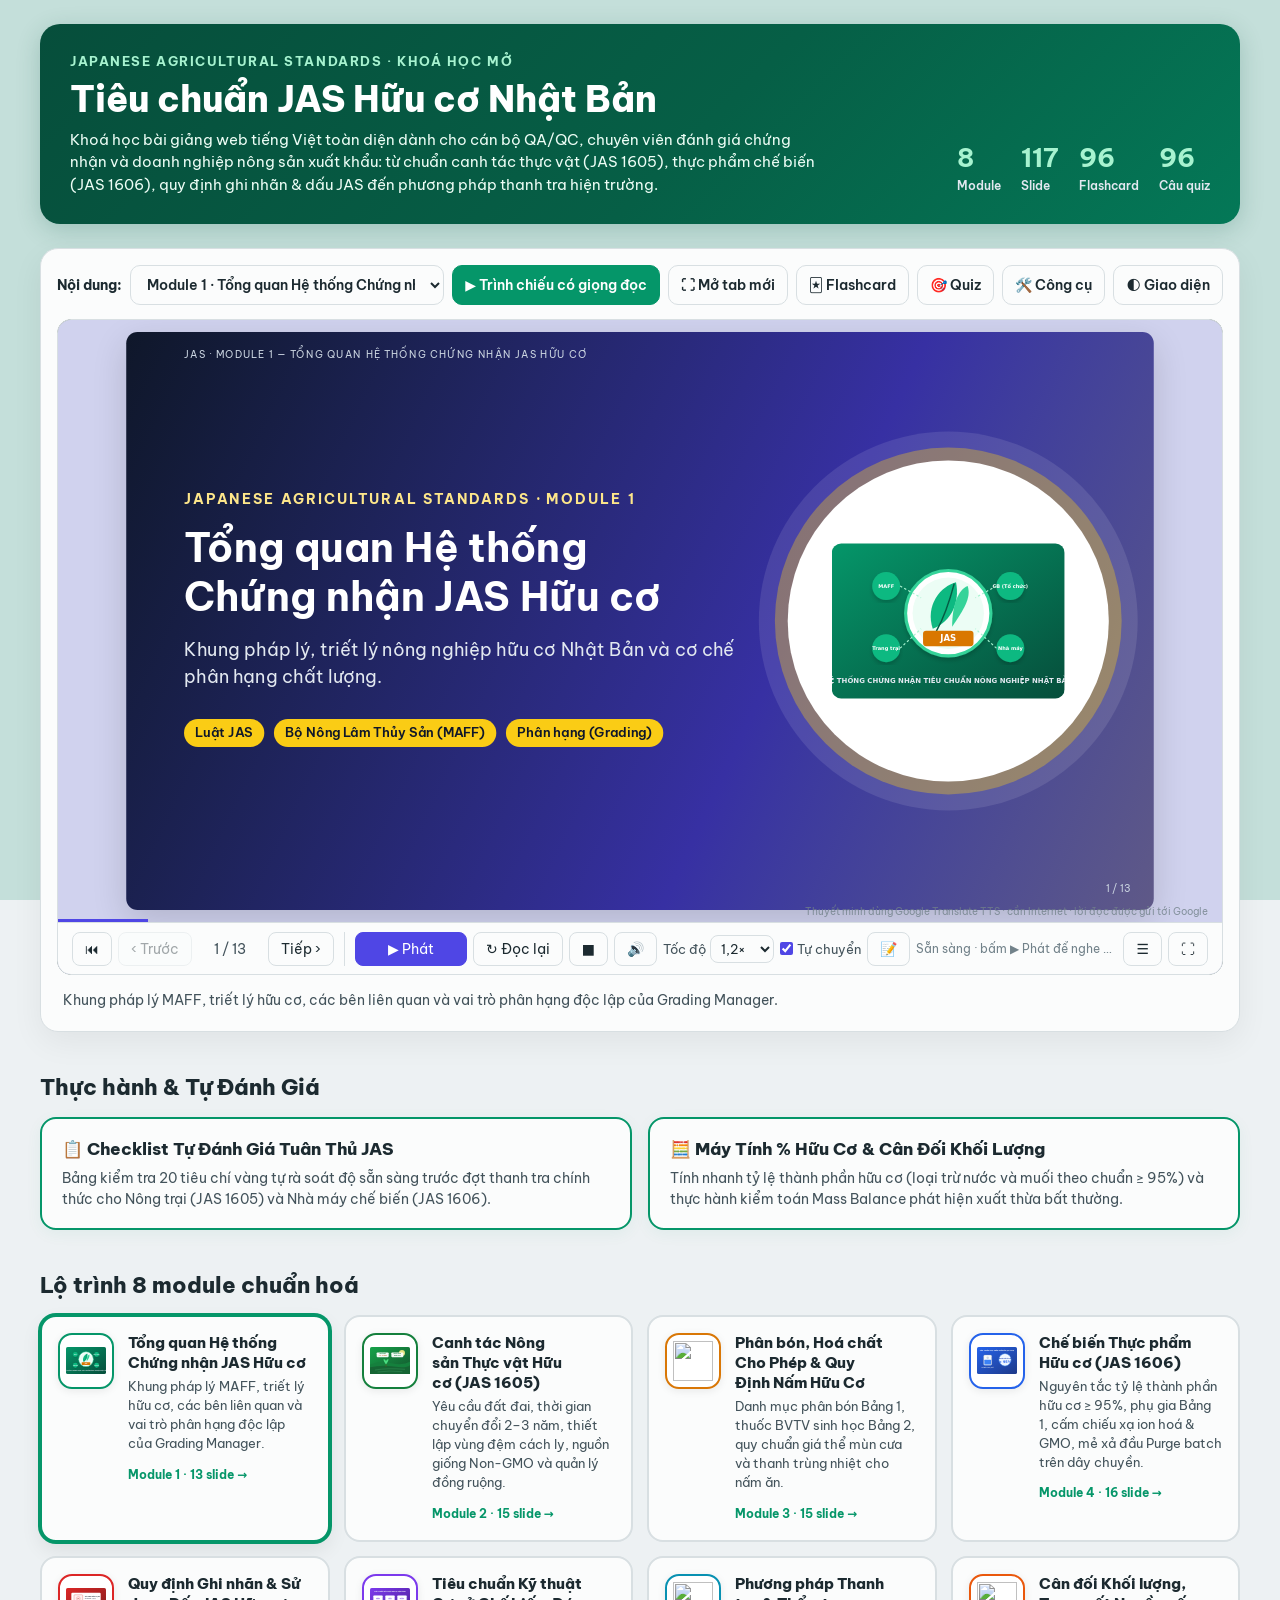
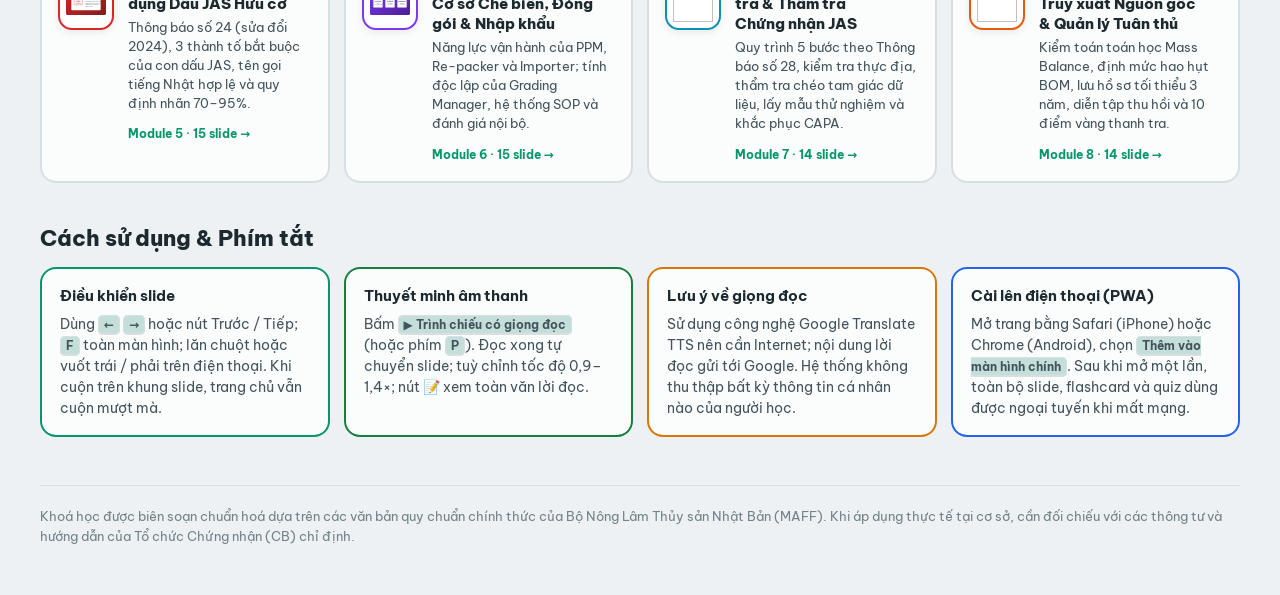
==== commit c485c2d9: "UI/UX Audit & Fix: Chuyển tiếp cuộn chuột từ iframe ra trang cha mượt mà; tối ưu responsive khung 16" ====
--- a/index.html
+++ b/index.html
@@ -4,7 +4,7 @@
 <meta charset="utf-8">
 <meta name="viewport" content="width=device-width, initial-scale=1">
 <title>Tiêu chuẩn JAS Hữu cơ Nhật Bản</title>
-<meta name="description" content="Khoá học Tiêu chuẩn Nông nghiệp Hữu cơ Nhật Bản (JAS) tiếng Việt: 8 module, có thuyết minh âm thanh, flashcard, quiz và checklist tuân thủ.">
+<meta name="description" content="Khoá học Tiêu chuẩn Nông nghiệp Hữu cơ Nhật Bản (JAS) tiếng Việt: 8 module bài giảng, thuyết minh giọng đọc, flashcard, quiz và checklist tuân thủ.">
 <link rel="icon" type="image/png" sizes="32x32" href="icons/favicon-32.png">
 <link rel="icon" type="image/png" sizes="48x48" href="icons/favicon-48.png">
 <link rel="apple-touch-icon" href="icons/apple-touch-icon.png">
@@ -14,8 +14,8 @@
 <meta name="apple-mobile-web-app-capable" content="yes">
 <meta name="apple-mobile-web-app-title" content="JAS Organic">
 <meta name="apple-mobile-web-app-status-bar-style" content="default">
-<meta property="og:title" content="Tiêu chuẩn JAS Hữu cơ Nhật Bản">
-<meta property="og:description" content="Khoá học tiếng Việt: slide thuyết minh, flashcard, quiz và công cụ checklist tuân thủ.">
+<meta property="og:title" content="Tiêu chuẩn JAS Hữu cơ Nhật Bản (JAS Organic Training)">
+<meta property="og:description" content="Khoá học tiếng Việt: slide thuyết minh giọng đọc, flashcard, quiz và checklist tự đánh giá.">
 <meta property="og:image" content="https://binhfoodsafety.github.io/JAS_Organic_Training/icons/icon-512.png">
 <meta property="og:type" content="website">
 <link rel="preconnect" href="https://fonts.googleapis.com">
@@ -39,67 +39,176 @@
     --brand: #34d399; --brand-soft: #13392c; --warn: #e0a060;
   }
   * { box-sizing: border-box; }
+  html { scroll-behavior: smooth; }
   body { margin: 0; background: var(--bg); color: var(--ink); font-family: var(--font); line-height: 1.5; }
-  .wrap { max-width: 1240px; margin: 0 auto; padding: 28px 24px 48px; }
-  header { display: flex; align-items: flex-end; justify-content: space-between; gap: 16px; flex-wrap: wrap; margin-bottom: 20px; }
-  .eyebrow { font-size: 12px; letter-spacing: .12em; text-transform: uppercase; color: var(--brand); font-weight: 700; }
-  h1 { margin: 4px 0 6px; font-size: clamp(26px, 4vw, 38px); line-height: 1.15; }
-  .lead { margin: 0; color: var(--ink-2); max-width: 720px; }
-  .stats { display: flex; gap: 22px; }
-  .stats b { display: block; font-size: 24px; color: var(--brand); font-variant-numeric: tabular-nums; }
-  .stats span { font-size: 12px; color: var(--muted); }
-
-  .viewer { background: var(--paper); border: 1px solid var(--line); border-radius: 16px; padding: 14px; box-shadow: 0 10px 30px rgba(0,0,0,.05); }
-  .bar { display: flex; gap: 10px; align-items: center; flex-wrap: wrap; margin-bottom: 12px; }
-  .bar label { font-weight: 600; font-size: 14px; }
-  select, .btn { font: inherit; font-size: 14px; border: 1px solid var(--line); background: var(--paper); color: var(--ink); border-radius: 10px; padding: 9px 12px; min-height: 40px; }
-  select { flex: 1; min-width: 220px; max-width: 560px; cursor: pointer; }
-  .btn { cursor: pointer; text-decoration: none; display: inline-flex; align-items: center; gap: 6px; }
+  .wrap { max-width: 1240px; margin: 0 auto; padding: 24px 20px 48px; }
+
+  /* Header */
+  header {
+    background: linear-gradient(135deg, #064e3b 0%, #065f46 55%, #047857 100%);
+    color: #ffffff;
+    padding: 28px 30px;
+    border-radius: 20px;
+    display: flex;
+    align-items: flex-end;
+    justify-content: space-between;
+    gap: 20px;
+    flex-wrap: wrap;
+    margin-bottom: 24px;
+    box-shadow: 0 6px 24px rgba(6, 78, 59, 0.2);
+  }
+  .eyebrow { font-size: 13px; letter-spacing: .12em; text-transform: uppercase; color: #a7f3d0; font-weight: 700; margin-bottom: 6px; }
+  h1 { margin: 0 0 8px; font-size: clamp(24px, 3.8vw, 36px); line-height: 1.2; color: #ffffff; font-weight: 800; }
+  .lead { margin: 0; color: #ecfdf5; max-width: 760px; font-size: 15px; }
+  .stats { display: flex; gap: 20px; }
+  .stats b { display: block; font-size: 26px; color: #a7f3d0; font-variant-numeric: tabular-nums; line-height: 1.1; }
+  .stats span { font-size: 12px; color: #e2e8f0; font-weight: 600; }
+
+  /* Viewer Area */
+  .viewer {
+    background: var(--paper);
+    border: 1px solid var(--line);
+    border-radius: 18px;
+    padding: 16px;
+    box-shadow: 0 10px 32px rgba(0,0,0,.06);
+    margin-bottom: 32px;
+  }
+  .bar {
+    display: flex;
+    gap: 8px;
+    align-items: center;
+    flex-wrap: wrap;
+    margin-bottom: 14px;
+  }
+  .bar label { font-weight: 700; font-size: 14px; color: var(--ink); white-space: nowrap; }
+  select, .btn {
+    font: inherit;
+    font-size: 14px;
+    border: 1px solid var(--line);
+    background: var(--paper);
+    color: var(--ink);
+    border-radius: 10px;
+    padding: 8px 12px;
+    min-height: 40px;
+    transition: all .15s;
+  }
+  select { flex: 1; min-width: 220px; max-width: 480px; cursor: pointer; font-weight: 600; }
+  select:focus { outline: none; border-color: var(--brand); box-shadow: 0 0 0 3px rgba(5, 150, 105, 0.18); }
+  .btn {
+    cursor: pointer;
+    text-decoration: none;
+    display: inline-flex;
+    align-items: center;
+    gap: 6px;
+    font-weight: 600;
+  }
   .btn:hover { border-color: var(--brand); color: var(--brand); }
   .btn.primary { background: var(--brand); border-color: var(--brand); color: #fff; }
-  .btn.primary:hover { color: #fff; filter: brightness(1.08); }
-  .frame { position: relative; width: 100%; aspect-ratio: 16 / 10; border-radius: 12px; overflow: hidden; background: var(--bg); border: 1px solid var(--line); }
+  .btn.primary:hover { color: #fff; filter: brightness(1.1); box-shadow: 0 4px 12px rgba(5, 150, 105, 0.25); }
+
+  /* Frame */
+  .frame {
+    position: relative;
+    width: 100%;
+    aspect-ratio: 16 / 9;
+    min-height: 480px;
+    max-height: 80vh;
+    border-radius: 14px;
+    overflow: hidden;
+    background: #061e16;
+    border: 1px solid var(--line);
+    box-shadow: inset 0 0 0 1px rgba(255,255,255,0.05);
+  }
   .frame iframe { position: absolute; inset: 0; width: 100%; height: 100%; border: 0; }
-  .desc { margin: 12px 4px 0; color: var(--ink-2); font-size: 14px; }
-
-  h2 { font-size: 20px; margin: 34px 0 14px; }
+  .desc { margin: 14px 6px 4px; color: var(--ink-2); font-size: 14px; line-height: 1.6; }
+
+  /* Sections */
+  h2 { font-size: 22px; margin: 38px 0 16px; font-weight: 800; color: var(--ink); }
   .modules { display: grid; grid-template-columns: repeat(4, minmax(0, 1fr)); gap: 14px; }
-  .mod { text-align: left; font: inherit; color: inherit; background: var(--paper); border: 1px solid var(--line); border-radius: 14px; padding: 16px; cursor: pointer; display: grid; grid-template-columns: 34px 1fr; gap: 14px; transition: transform .15s, border-color .15s; }
-  .mod:hover { transform: translateY(-2px); border-color: var(--brand); }
-  .mod[aria-current="true"] { border-color: var(--brand); box-shadow: inset 0 0 0 1px var(--brand); }
-  .mod .n { width: 34px; height: 34px; border-radius: 10px; display: grid; place-items: center; background: var(--brand-soft); color: var(--brand); font-weight: 800; }
-  .mod h3 { margin: 0 0 4px; font-size: 16px; line-height: 1.3; }
-  .mod p { margin: 0 0 8px; font-size: 13px; color: var(--ink-2); }
-  .mod small { font-size: 12px; color: var(--muted); }
-
+  .mod {
+    text-align: left;
+    font: inherit;
+    color: inherit;
+    background: var(--paper);
+    border: 2px solid var(--line);
+    border-radius: 16px;
+    padding: 16px;
+    cursor: pointer;
+    display: grid;
+    grid-template-columns: 56px 1fr;
+    gap: 14px;
+    transition: transform .18s, border-color .18s, box-shadow .18s;
+  }
+  .mod:hover { transform: translateY(-3px); border-color: var(--c, var(--brand)); box-shadow: 0 8px 20px rgba(0,0,0,.06); }
+  .mod[aria-current="true"] { border-color: var(--c, var(--brand)); box-shadow: 0 0 0 2px var(--c, var(--brand)), 0 8px 20px rgba(0,0,0,.08); }
+  .mod .n {
+    width: 56px;
+    height: 56px;
+    background: #ffffff;
+    border-radius: 14px;
+    padding: 6px;
+    display: grid;
+    place-items: center;
+    box-shadow: 0 2px 8px rgba(0,0,0,.08);
+    border: 2px solid var(--c, var(--brand));
+  }
+  .mod .n img { width: 100%; height: 100%; object-fit: contain; display: block; }
+  .mod h3 { margin: 0 0 4px; font-size: 15px; font-weight: 800; line-height: 1.35; color: var(--ink); }
+  .mod p { margin: 0 0 8px; font-size: 13px; color: var(--ink-2); line-height: 1.45; }
+  .mod small { font-size: 12px; color: var(--brand); font-weight: 700; }
+
+  /* Practical Tools Cards */
+  .tools { display: grid; grid-template-columns: 1fr 1fr; gap: 16px; }
+  .tool {
+    display: flex;
+    flex-direction: column;
+    justify-content: space-between;
+    background: var(--paper);
+    border: 2px solid var(--brand);
+    border-radius: 16px;
+    padding: 18px 20px;
+    font-size: 14px;
+    color: var(--ink-2);
+    text-decoration: none;
+    transition: transform .15s, box-shadow .15s;
+    box-shadow: 0 4px 16px rgba(5, 150, 105, 0.06);
+  }
+  .tool:hover { transform: translateY(-3px); box-shadow: 0 8px 24px rgba(5, 150, 105, 0.15); }
+  .tool b { display: block; font-size: 17px; color: var(--ink); margin-bottom: 6px; font-weight: 800; }
+
+  /* User notes */
   .notes { display: grid; grid-template-columns: repeat(4, minmax(0, 1fr)); gap: 14px; }
-  .note { background: var(--paper); border: 1px solid var(--line); border-radius: 14px; padding: 16px 18px; font-size: 14px; color: var(--ink-2); }
-  .note b { color: var(--ink); display: block; margin-bottom: 4px; }
-  kbd { font-family: inherit; font-size: 12px; border: 1px solid var(--line); border-bottom-width: 2px; border-radius: 5px; padding: 0 5px; background: var(--bg); }
-  footer { margin-top: 36px; font-size: 12px; color: var(--muted); border-top: 1px solid var(--line); padding-top: 16px; }
-
-  .tools { display: grid; grid-template-columns: 1fr 1fr; gap: 14px; }
-  .tool { display: block; background: var(--paper); border: 2px solid #059669; border-radius: 14px; padding: 16px 18px; font-size: 14px; color: var(--ink-2); text-decoration: none; }
-  .tool:hover { transform: translateY(-2px); }
-  .tool b { display: block; font-size: 16px; color: var(--ink); margin-bottom: 4px; }
-  @media (max-width: 900px) { .modules, .notes { grid-template-columns: 1fr 1fr; } }
-  @media (max-width: 640px) {
-    .wrap { padding: 18px 16px 36px; }
+  .note { background: var(--paper); border: 2px solid var(--line); border-radius: 16px; padding: 16px 18px; font-size: 14px; color: var(--ink-2); line-height: 1.5; }
+  .note b { color: var(--ink); display: block; margin-bottom: 6px; font-size: 15px; }
+  .note:nth-child(1) { border-color: #059669; }
+  .note:nth-child(2) { border-color: #15803d; }
+  .note:nth-child(3) { border-color: #d97706; }
+  .note:nth-child(4) { border-color: #2563eb; }
+  kbd { font-family: inherit; font-size: 12px; border: 1px solid var(--line); border-bottom-width: 2px; border-radius: 5px; padding: 1px 5px; background: var(--bg); font-weight: 700; }
+
+  footer {
+    margin-top: 48px;
+    font-size: 13px;
+    color: var(--muted);
+    border-top: 1px solid var(--line);
+    padding-top: 20px;
+    line-height: 1.6;
+  }
+
+  @media (max-width: 1024px) {
+    .modules, .notes { grid-template-columns: 1fr 1fr; }
+  }
+  @media (max-width: 680px) {
+    .wrap { padding: 16px 14px 36px; }
     .modules, .notes, .tools { grid-template-columns: 1fr; }
-    .frame { aspect-ratio: auto; height: 72vh; }
-    .bar { display: grid; grid-template-columns: repeat(3, minmax(0, 1fr)); gap: 8px; }
+    .frame { aspect-ratio: auto; height: 68vh; min-height: 400px; }
+    .bar { display: grid; grid-template-columns: 1fr 1fr; gap: 8px; }
     .bar label, #playBtn { display: none; }
     select { grid-column: 1 / -1; min-width: 0; width: 100%; max-width: none; font-size: 16px; }
-    .bar .btn { justify-content: center; padding: 9px 2px; font-size: 13px; white-space: nowrap; }
-  }
-  header { background: linear-gradient(120deg, #064e3b 0%, #065f46 55%, #047857 100%); color: #fff; padding: 26px 28px; border-radius: 18px; }
-  header .eyebrow { color: #a7f3d0; } header h1 { color: #fff; } header .lead { color: #e2e8f0; }
-  .stats b { color: #a7f3d0; } .stats span { color: #e2e8f0; }
-  .mod { grid-template-columns: 58px 1fr; background: color-mix(in srgb, var(--c) 9%, var(--paper)); border: 2px solid color-mix(in srgb, var(--c) 40%, var(--paper)); }
-  .mod:hover { border-color: var(--c); } .mod[aria-current="true"] { border-color: var(--c); box-shadow: inset 0 0 0 1px var(--c); }
-  .mod .n { width: 58px; height: 58px; background: #fff; border-radius: 50%; padding: 7px; box-shadow: 0 0 0 2px var(--c); } .mod .n img { width: 100%; height: 100%; display: block; }
-  .mod h3 { color: color-mix(in srgb, var(--c) 82%, var(--ink)); }
-  .note { border-width: 2px; } .note:nth-child(1) { border-color: #059669; } .note:nth-child(2) { border-color: #15803d; } .note:nth-child(3) { border-color: #d97706; } .note:nth-child(4) { border-color: #2563eb; }
+    .bar .btn { justify-content: center; padding: 9px 4px; font-size: 13px; white-space: nowrap; }
+    header { padding: 20px; }
+    .stats { width: 100%; justify-content: space-between; }
+  }
 </style>
 </head>
 <body>
@@ -108,7 +217,7 @@
     <div>
       <div class="eyebrow">Japanese Agricultural Standards · Khoá học mở</div>
       <h1>Tiêu chuẩn JAS Hữu cơ Nhật Bản</h1>
-      <p class="lead">Khoá học tiếng Việt toàn diện cho cán bộ QA/QC, chuyên viên đánh giá và nhà máy nông sản xuất khẩu: từ canh tác thực vật (JAS 1605), chế biến (JAS 1606), ghi nhãn & dấu JAS đến phương pháp thanh tra hiện trường. Có thuyết minh giọng đọc tiếng Việt khi trình chiếu.</p>
+      <p class="lead">Khoá học bài giảng web tiếng Việt toàn diện dành cho cán bộ QA/QC, chuyên viên đánh giá chứng nhận và doanh nghiệp nông sản xuất khẩu: từ chuẩn canh tác thực vật (JAS 1605), thực phẩm chế biến (JAS 1606), quy định ghi nhãn & dấu JAS đến phương pháp thanh tra hiện trường.</p>
     </div>
     <div class="stats">
       <div><b>8</b><span>Module</span></div>
@@ -122,33 +231,41 @@
     <div class="bar">
       <label for="moduleSelect">Nội dung:</label>
       <select id="moduleSelect"></select>
-      <button class="btn primary" id="playBtn" type="button" title="Phát thuyết minh từ slide đầu, tự chuyển slide">▶ Trình chiếu có thuyết minh</button>
+      <button class="btn primary" id="playBtn" type="button" title="Phát thuyết minh từ slide đầu, tự chuyển slide">▶ Trình chiếu có giọng đọc</button>
       <a class="btn" id="openBtn" href="#" target="_blank" rel="noopener" title="Mở trong tab mới để trình chiếu toàn màn hình">⛶ Mở tab mới</a>
       <a class="btn" id="fcBtn" href="on-tap.html" title="Ôn module này bằng thẻ lật">🃏 Flashcard</a>
       <a class="btn" id="quizBtn" href="on-tap.html" title="Tự kiểm tra module này">🎯 Quiz</a>
+      <a class="btn" id="toolBtn" href="cong-cu.html" title="Checklist và Máy tính thực hành">🛠️ Công cụ</a>
+      <button class="btn" id="themeBtn" type="button" title="Đổi giao diện sáng/tối">🌓 Giao diện</button>
     </div>
     <div class="frame"><iframe id="deckFrame" title="Slide Tiêu chuẩn JAS Hữu cơ" allow="fullscreen; autoplay"></iframe></div>
     <p class="desc" id="moduleDesc"></p>
   </section>
 
-  <h2>Thực hành</h2>
+  <h2>Thực hành & Tự Đánh Giá</h2>
   <div class="tools">
-    <a class="tool" href="cong-cu.html"><b>📋 Checklist Tự Đánh Giá Tuân Thủ</b>20 tiêu chí vàng tự kiểm tra độ sẵn sàng trước đợt thanh tra chính thức cho Nông trại (JAS 1605) và Nhà máy chế biến (JAS 1606).</a>
-    <a class="tool" href="cong-cu.html"><b>🧮 Máy Tính % Hữu Cơ & Cân Đối Khối Lượng</b>Tính nhanh tỷ lệ nguyên liệu hữu cơ (loại trừ nước & muối theo chuẩn ≥ 95%) và thực hành kiểm toán Mass Balance phát hiện xuất thừa.</a>
+    <a class="tool" href="cong-cu.html">
+      <b>📋 Checklist Tự Đánh Giá Tuân Thủ JAS</b>
+      <span>Bảng kiểm tra 20 tiêu chí vàng tự rà soát độ sẵn sàng trước đợt thanh tra chính thức cho Nông trại (JAS 1605) và Nhà máy chế biến (JAS 1606).</span>
+    </a>
+    <a class="tool" href="cong-cu.html#calc">
+      <b>🧮 Máy Tính % Hữu Cơ & Cân Đối Khối Lượng</b>
+      <span>Tính nhanh tỷ lệ thành phần hữu cơ (loại trừ nước và muối theo chuẩn ≥ 95%) và thực hành kiểm toán Mass Balance phát hiện xuất thừa bất thường.</span>
+    </a>
   </div>
 
-  <h2>Lộ trình 8 module</h2>
+  <h2>Lộ trình 8 module chuẩn hoá</h2>
   <div class="modules" id="moduleList"></div>
 
-  <h2>Cách sử dụng</h2>
+  <h2>Cách sử dụng & Phím tắt</h2>
   <div class="notes">
-    <div class="note"><b>Điều khiển slide</b>Dùng <kbd>←</kbd> <kbd>→</kbd> hoặc nút Trước / Tiếp; <kbd>F</kbd> toàn màn hình; vuốt trái / phải trên điện thoại. Màn hình hẹp tự chuyển sang dạng cuộn và vẫn có thanh thuyết minh ở đáy.</div>
-    <div class="note"><b>Thuyết minh âm thanh</b>Bấm <kbd>▶ Phát</kbd> trên thanh dưới slide (hoặc <kbd>P</kbd>). Đọc xong tự chuyển slide; chỉnh tốc độ 0,9–1,4×; nút 📝 hiện lời đọc.</div>
-    <div class="note"><b>Lưu ý về giọng đọc</b>Dùng Google Translate TTS nên cần Internet; nội dung lời đọc được gửi tới Google. Không gửi thông tin người học.</div>
-    <div class="note"><b>Cài lên iPhone</b>Mở trang bằng Safari, bấm nút Chia sẻ rồi chọn <kbd>Thêm vào MH chính</kbd>. Sau khi mở một lần, slide, flashcard và quiz dùng được khi không có mạng; giọng đọc vẫn cần Internet.</div>
+    <div class="note"><b>Điều khiển slide</b>Dùng <kbd>←</kbd> <kbd>→</kbd> hoặc nút Trước / Tiếp; <kbd>F</kbd> toàn màn hình; lăn chuột hoặc vuốt trái / phải trên điện thoại. Khi cuộn trên khung slide, trang chủ vẫn cuộn mượt mà.</div>
+    <div class="note"><b>Thuyết minh âm thanh</b>Bấm <kbd>▶ Trình chiếu có giọng đọc</kbd> (hoặc phím <kbd>P</kbd>). Đọc xong tự chuyển slide; tuỳ chỉnh tốc độ 0,9–1,4×; nút 📝 xem toàn văn lời đọc.</div>
+    <div class="note"><b>Lưu ý về giọng đọc</b>Sử dụng công nghệ Google Translate TTS nên cần Internet; nội dung lời đọc gửi tới Google. Hệ thống không thu thập bất kỳ thông tin cá nhân nào của người học.</div>
+    <div class="note"><b>Cài lên điện thoại (PWA)</b>Mở trang bằng Safari (iPhone) hoặc Chrome (Android), chọn <kbd>Thêm vào màn hình chính</kbd>. Sau khi mở một lần, toàn bộ slide, flashcard và quiz dùng được ngoại tuyến khi mất mạng.</div>
   </div>
 
-  <footer>Tài liệu đào tạo biên soạn bằng tiếng Việt dựa trên quy chuẩn chính thức của Bộ Nông Lâm Thủy sản Nhật Bản (MAFF). Khi áp dụng thực tế, doanh nghiệp cần đối chiếu trực tiếp với các thông tư và hướng dẫn của Tổ chức Chứng nhận (CB) chỉ định.</footer>
+  <footer>Khoá học được biên soạn chuẩn hoá dựa trên các văn bản quy chuẩn chính thức của Bộ Nông Lâm Thủy sản Nhật Bản (MAFF). Khi áp dụng thực tế tại cơ sở, cần đối chiếu với các thông tư và hướng dẫn của Tổ chức Chứng nhận (CB) chỉ định.</footer>
 </div>
 
 <script>
@@ -168,12 +285,39 @@
   var openBtn = document.getElementById('openBtn');
   var descEl = document.getElementById('moduleDesc');
   var list = document.getElementById('moduleList');
-
-  function theme() {
+  var themeBtn = document.getElementById('themeBtn');
+
+  function getTheme() {
     var forced = document.documentElement.getAttribute('data-theme');
     if (forced) return forced;
+    try {
+      var saved = localStorage.getItem('jas_theme');
+      if (saved) return saved;
+    } catch (e) {}
     return window.matchMedia && matchMedia('(prefers-color-scheme: dark)').matches ? 'dark' : 'light';
   }
+
+  function applyTheme(t) {
+    document.documentElement.setAttribute('data-theme', t);
+    try { localStorage.setItem('jas_theme', t); } catch (e) {}
+    // Cập nhật theme cho iframe hiện tại nếu có
+    if (frame && frame.src) {
+      try {
+        var u = new URL(frame.src);
+        u.searchParams.set('theme', t);
+        frame.src = u.toString();
+      } catch (err) {}
+    }
+  }
+
+  // Khởi tạo theme
+  applyTheme(getTheme());
+
+  themeBtn.addEventListener('click', function () {
+    var cur = getTheme();
+    var next = (cur === 'dark') ? 'light' : 'dark';
+    applyTheme(next);
+  });
 
   MODULES.forEach(function (m, i) {
     var o = document.createElement('option');
@@ -185,10 +329,13 @@
     b.type = 'button';
     b.className = 'mod';
     b.style.setProperty('--c', m.color);
-    b.innerHTML = '<span class="n"><img src="' + m.art + '" alt=""></span><span><h3></h3><p></p><small>Module ' + (i + 1) + ' · ' + m.slides + ' slide</small></span>';
+    b.innerHTML = '<span class="n"><img src="' + m.art + '" alt=""></span><span><h3></h3><p></p><small>Module ' + (i + 1) + ' · ' + m.slides + ' slide →</small></span>';
     b.querySelector('h3').textContent = m.title;
     b.querySelector('p').textContent = m.desc;
-    b.addEventListener('click', function () { select(i); document.querySelector('.viewer').scrollIntoView({ behavior: 'smooth' }); });
+    b.addEventListener('click', function () {
+      select(i);
+      document.querySelector('.viewer').scrollIntoView({ behavior: 'smooth' });
+    });
     list.appendChild(b);
   });
   document.getElementById('totalSlides').textContent = MODULES.reduce(function (s, m) { return s + m.slides; }, 0);
@@ -196,7 +343,7 @@
   function select(i) {
     var m = MODULES[i];
     sel.value = i;
-    frame.src = m.file + '?theme=' + theme();
+    frame.src = m.file + '?theme=' + getTheme();
     openBtn.href = m.file;
     document.getElementById('fcBtn').href = 'on-tap.html#m' + (i + 1);
     document.getElementById('quizBtn').href = 'on-tap.html#m' + (i + 1) + '-quiz';
@@ -212,10 +359,17 @@
     frame.focus();
   });
 
+  // Xử lý chuyển tiếp cuộn chuột (Wheel forwarding) từ iframe ra trang cha
+  window.addEventListener('message', function (e) {
+    if (e.data && e.data.type === 'deck-scroll') {
+      window.scrollBy({ top: e.data.deltaY, behavior: 'auto' });
+    }
+  });
+
   var fromHash = /^#m(\d)/.exec(location.hash);
-  var saved = null;
-  try { saved = localStorage.getItem('jas_module'); } catch (e) {}
-  var startIdx = fromHash ? Number(fromHash[1]) - 1 : (saved !== null ? Number(saved) : 0);
+  var savedMod = null;
+  try { savedMod = localStorage.getItem('jas_module'); } catch (e) {}
+  var startIdx = fromHash ? Number(fromHash[1]) - 1 : (savedMod !== null ? Number(savedMod) : 0);
   select(startIdx >= 0 && startIdx < MODULES.length ? startIdx : 0);
 </script>
 <script src="pwa.js"></script>
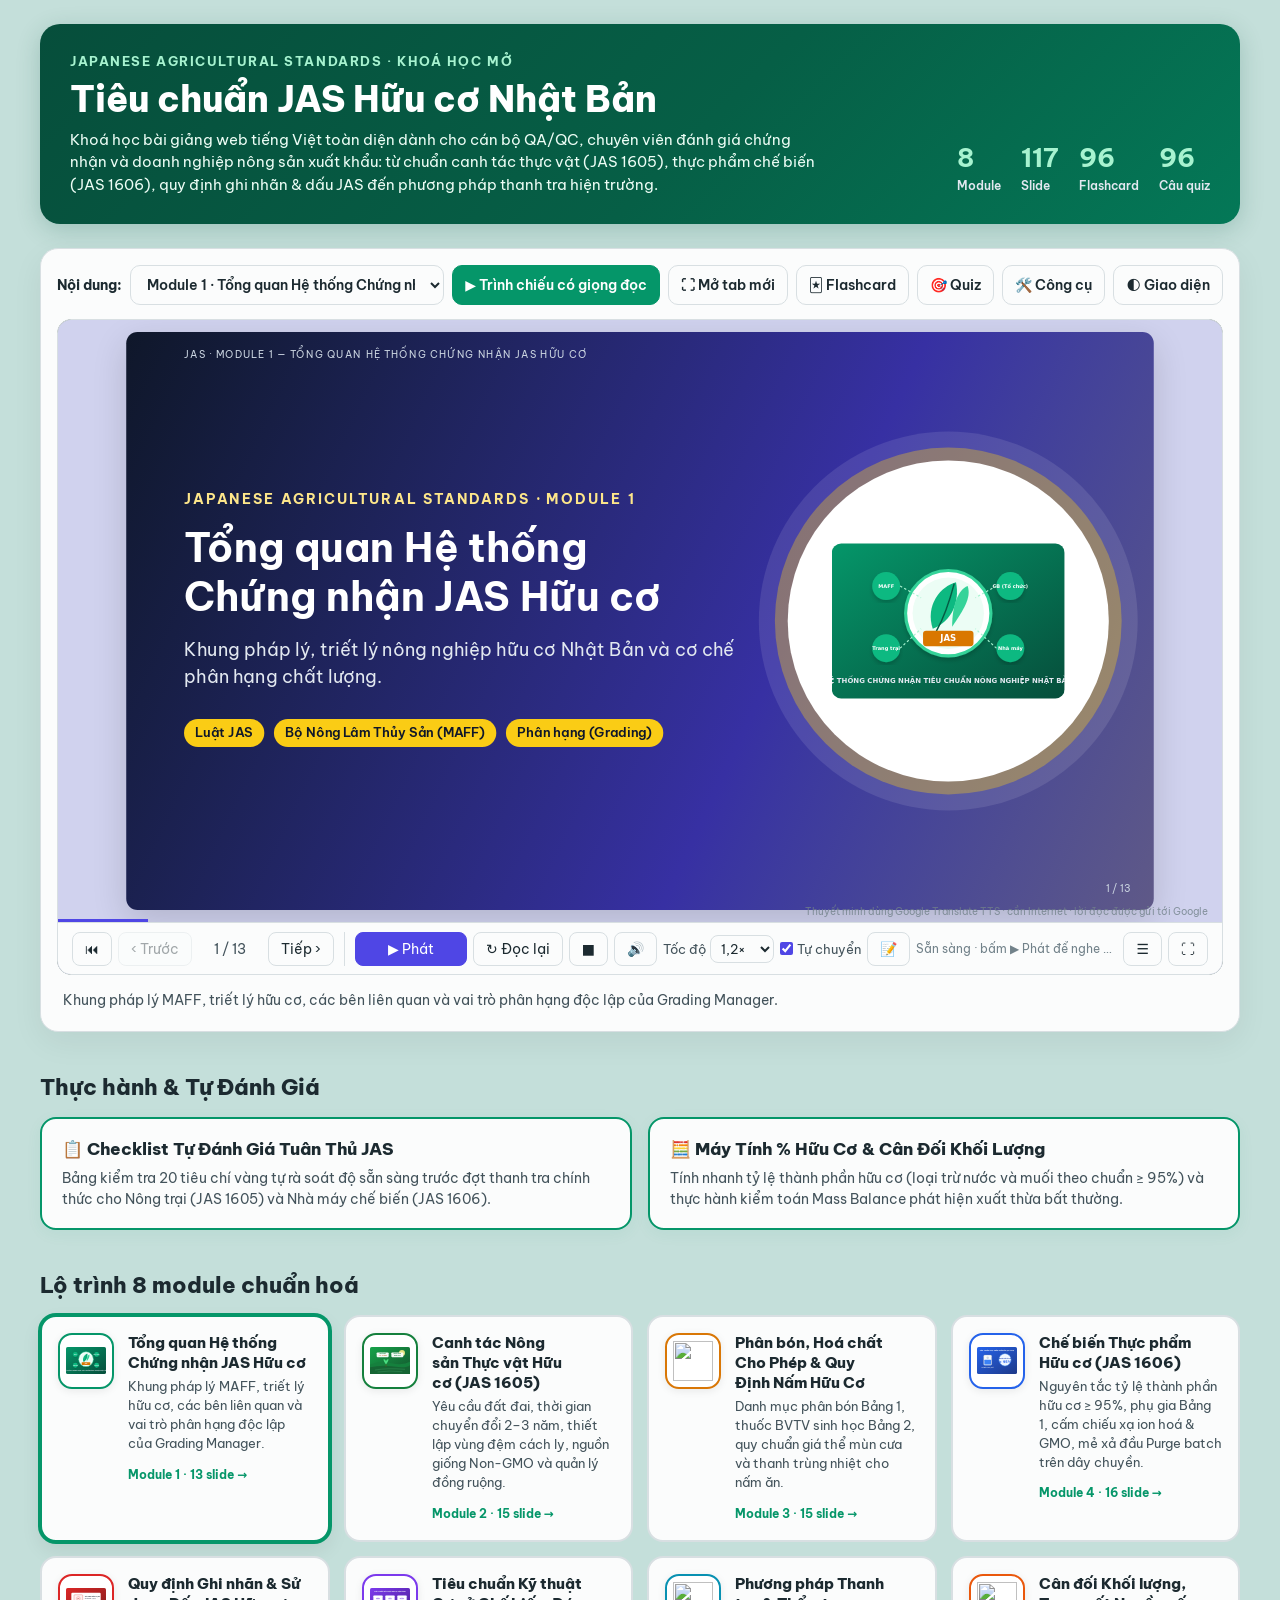
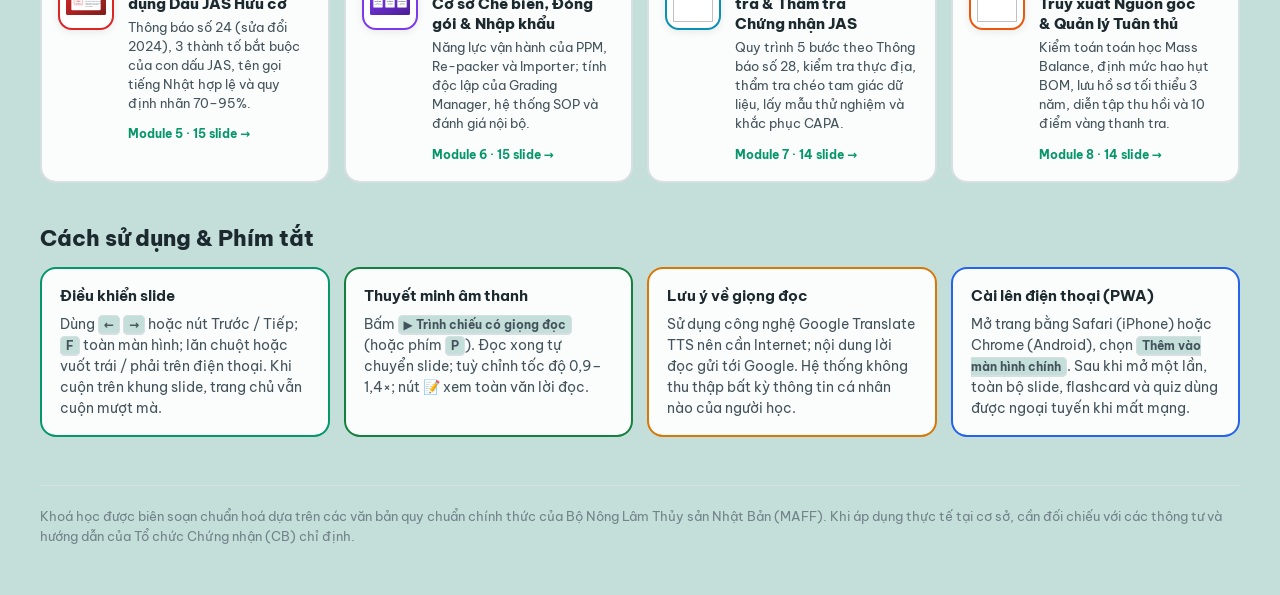
==== commit a3ea4ba9: "Sửa lỗi không cuộn được trang chủ và trang Công cụ deck.css (dành cho trình chiếu) khoá html/body ca" ====
--- a/index.html
+++ b/index.html
@@ -40,7 +40,9 @@
   }
   * { box-sizing: border-box; }
   html { scroll-behavior: smooth; }
-  body { margin: 0; background: var(--bg); color: var(--ink); font-family: var(--font); line-height: 1.5; }
+  /* deck.css khoá html/body cao 100% và overflow:hidden cho trình chiếu; trang chủ cần cuộn bình thường */
+  html, body { height: auto; }
+  body { margin: 0; background: var(--bg); color: var(--ink); font-family: var(--font); line-height: 1.5; overflow: visible; }
   .wrap { max-width: 1240px; margin: 0 auto; padding: 24px 20px 48px; }
 
   /* Header */
